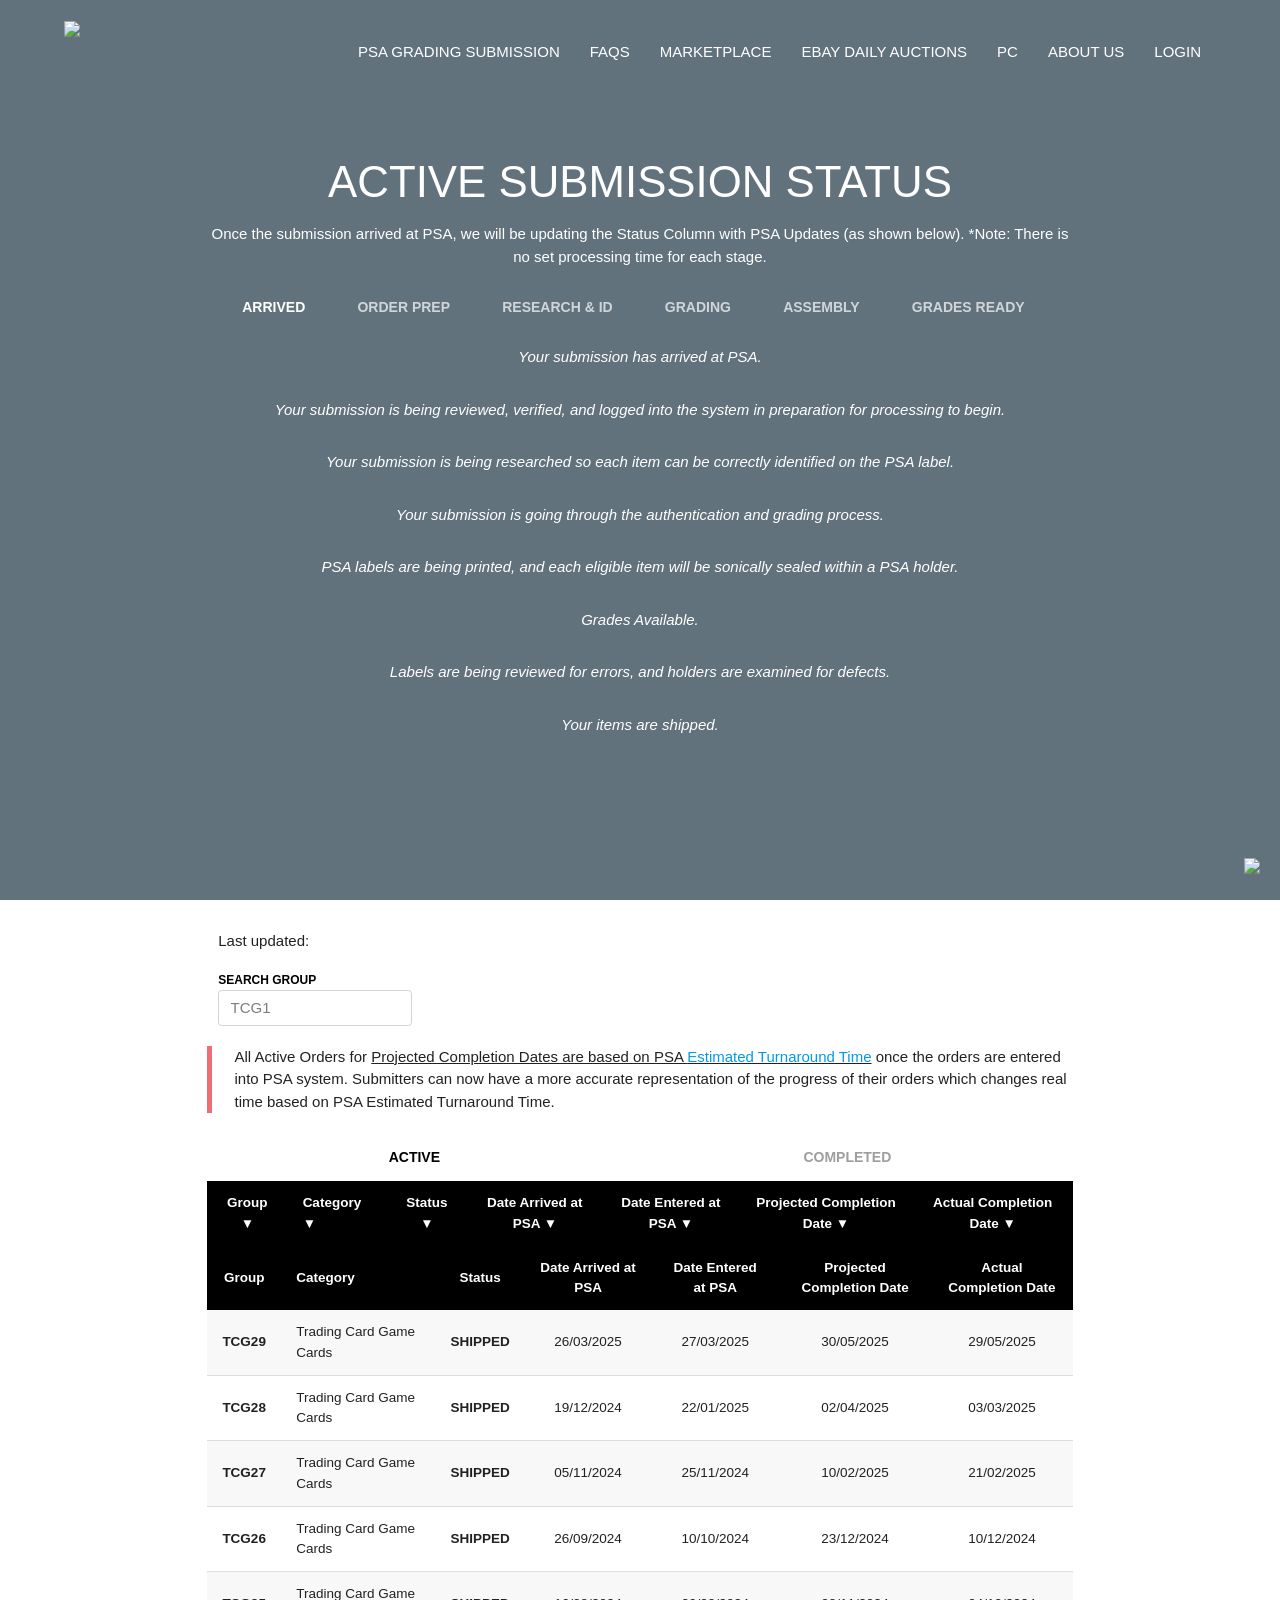
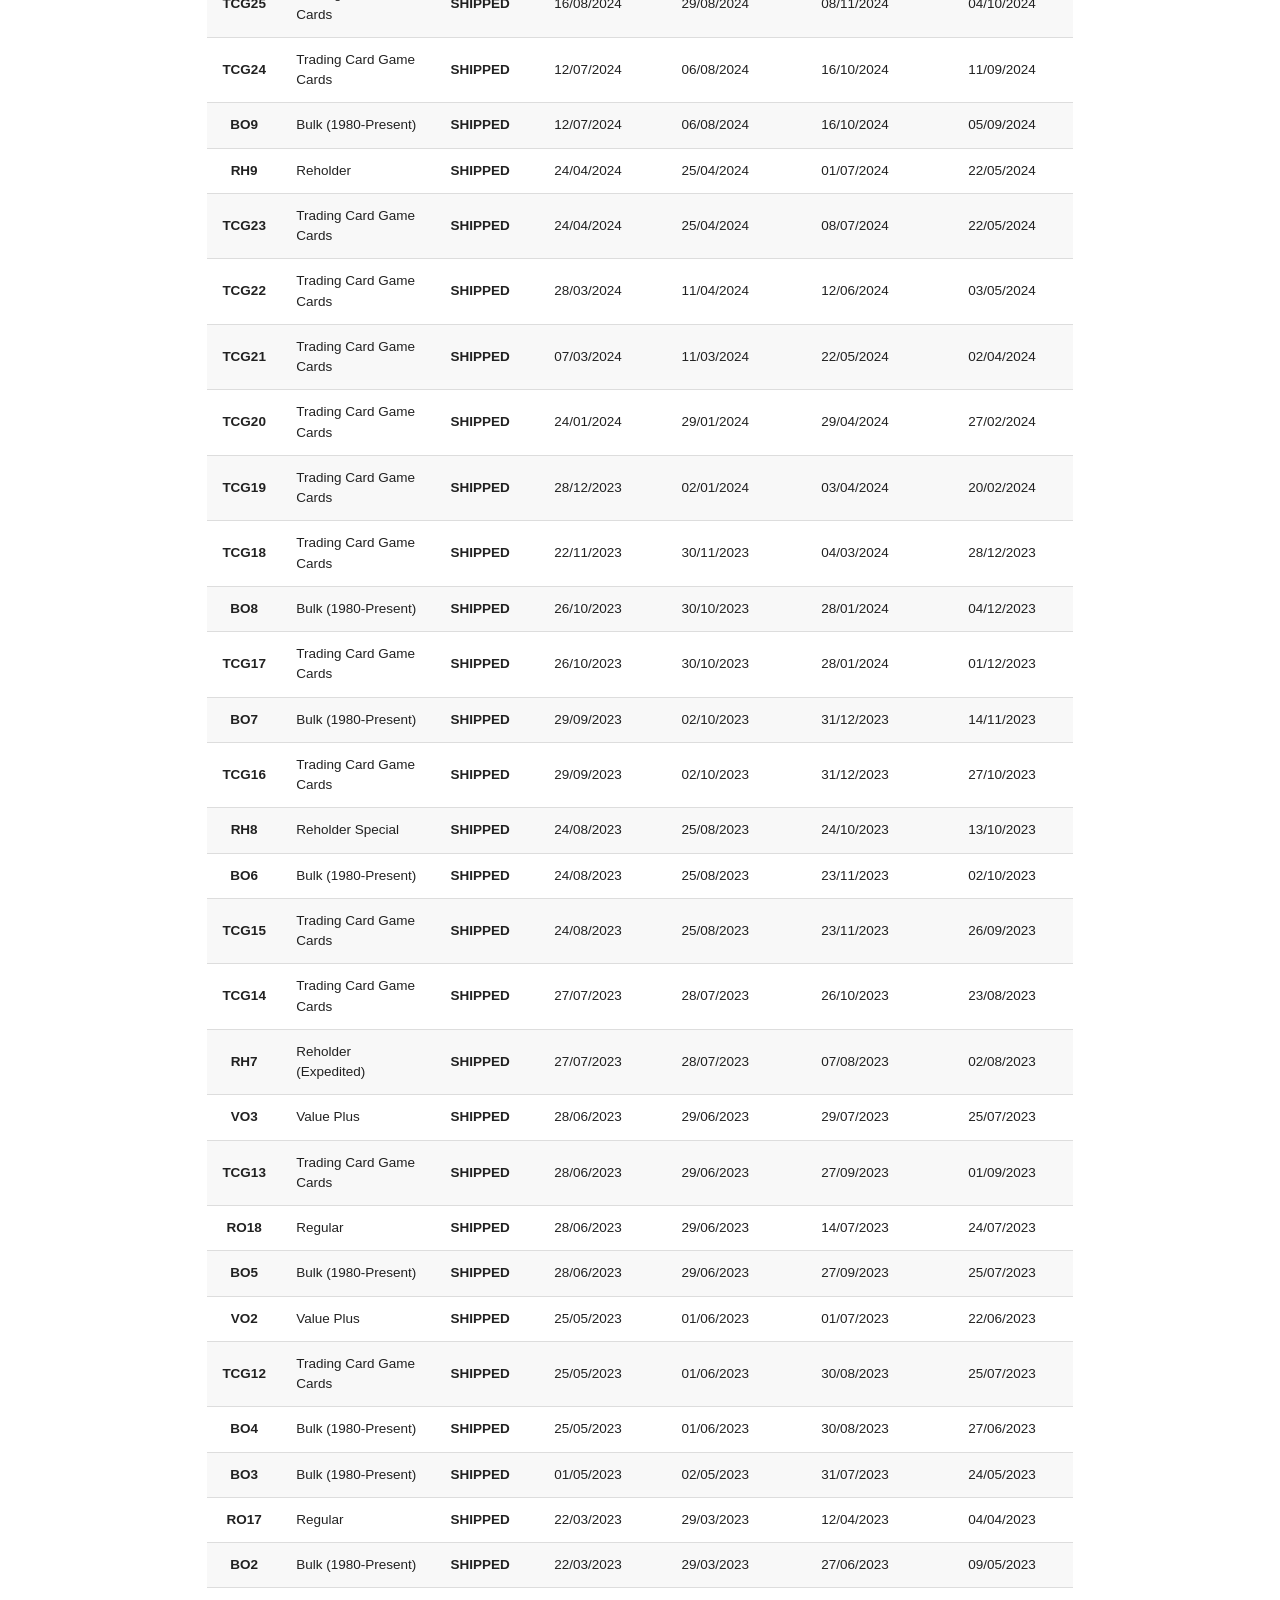
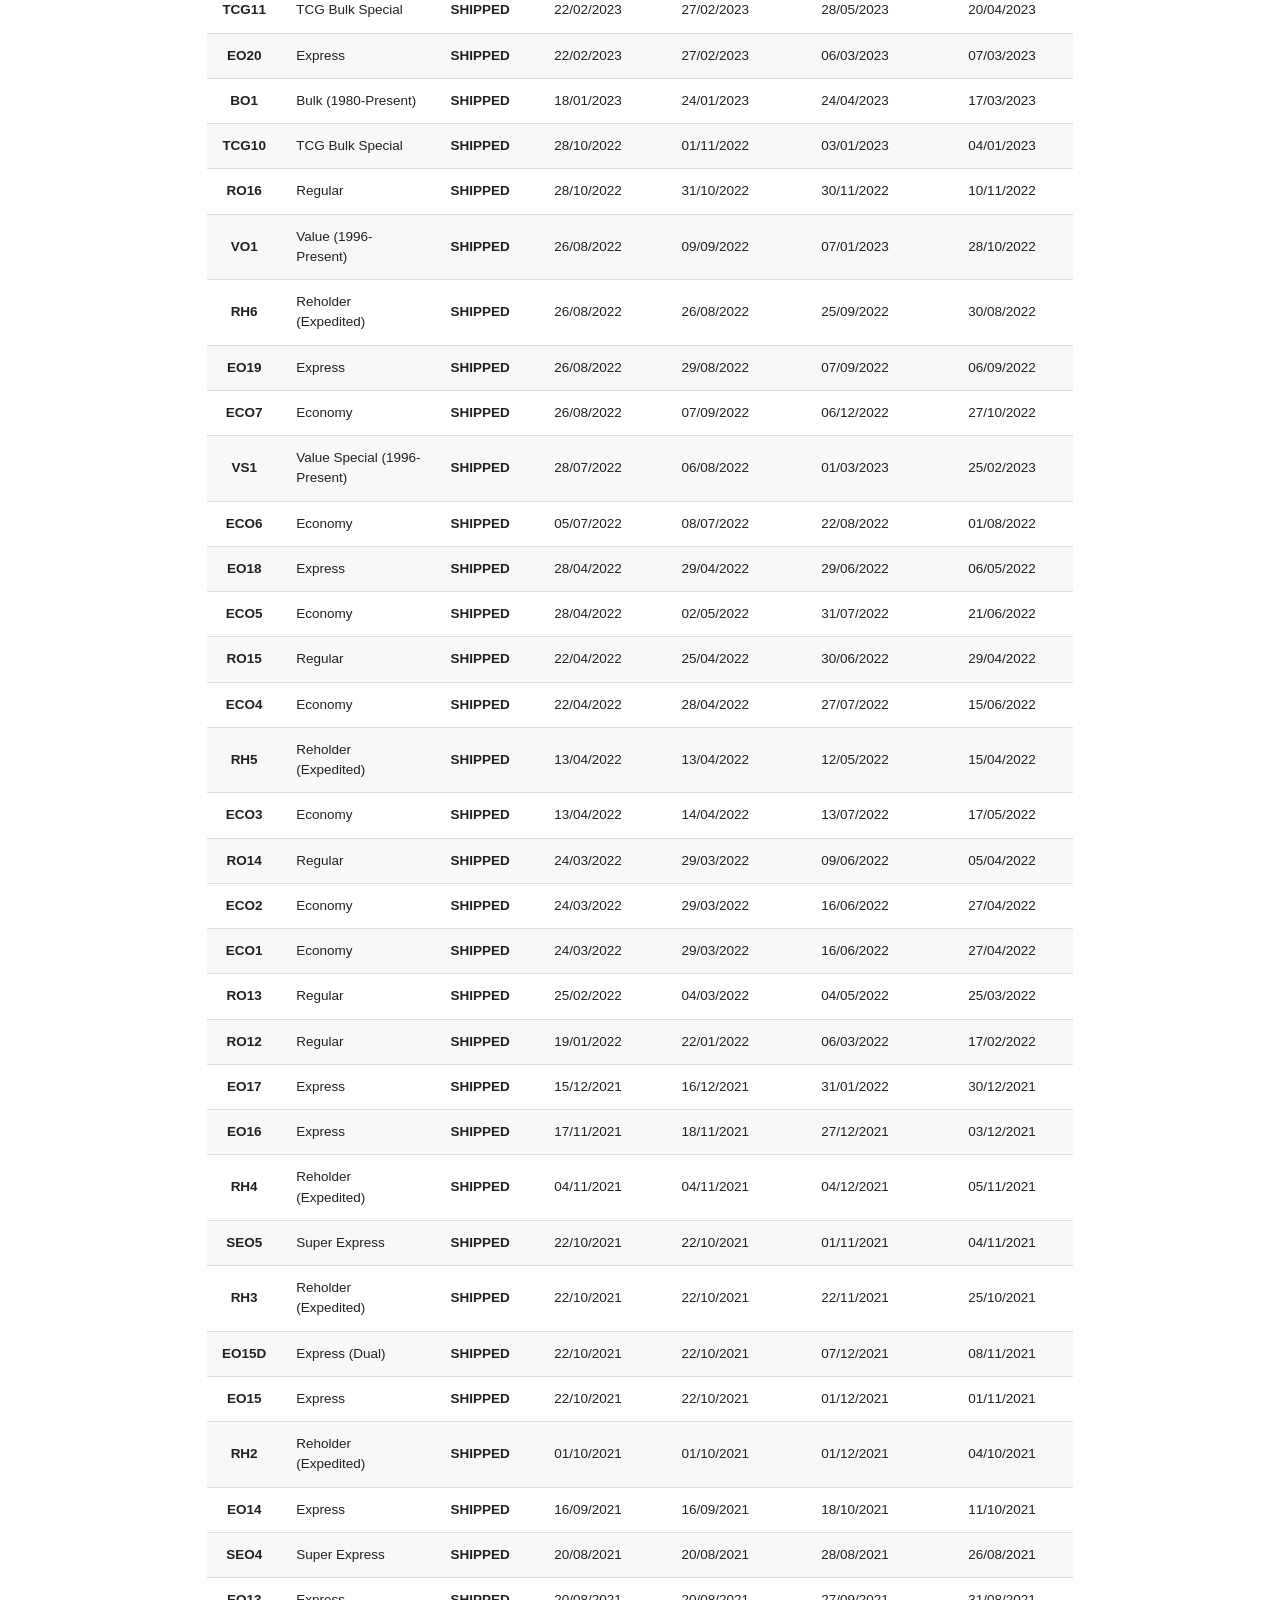
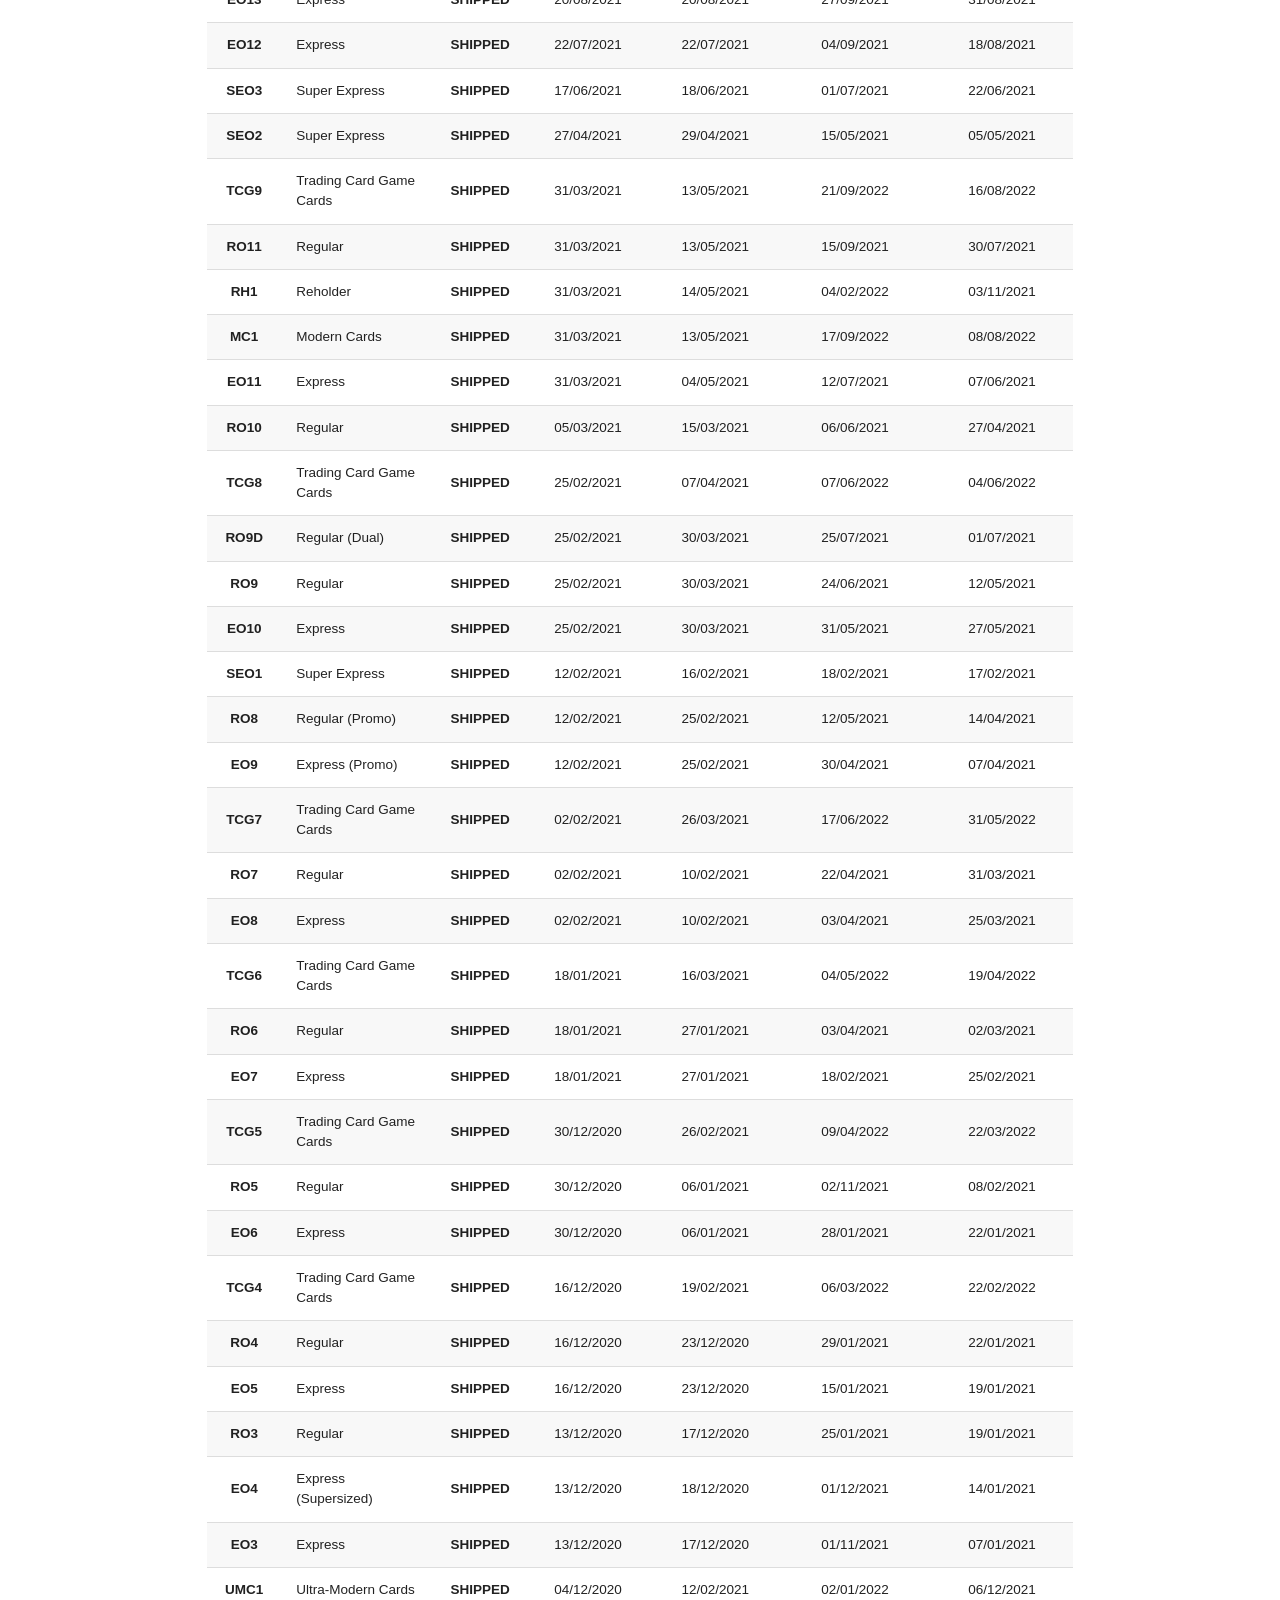
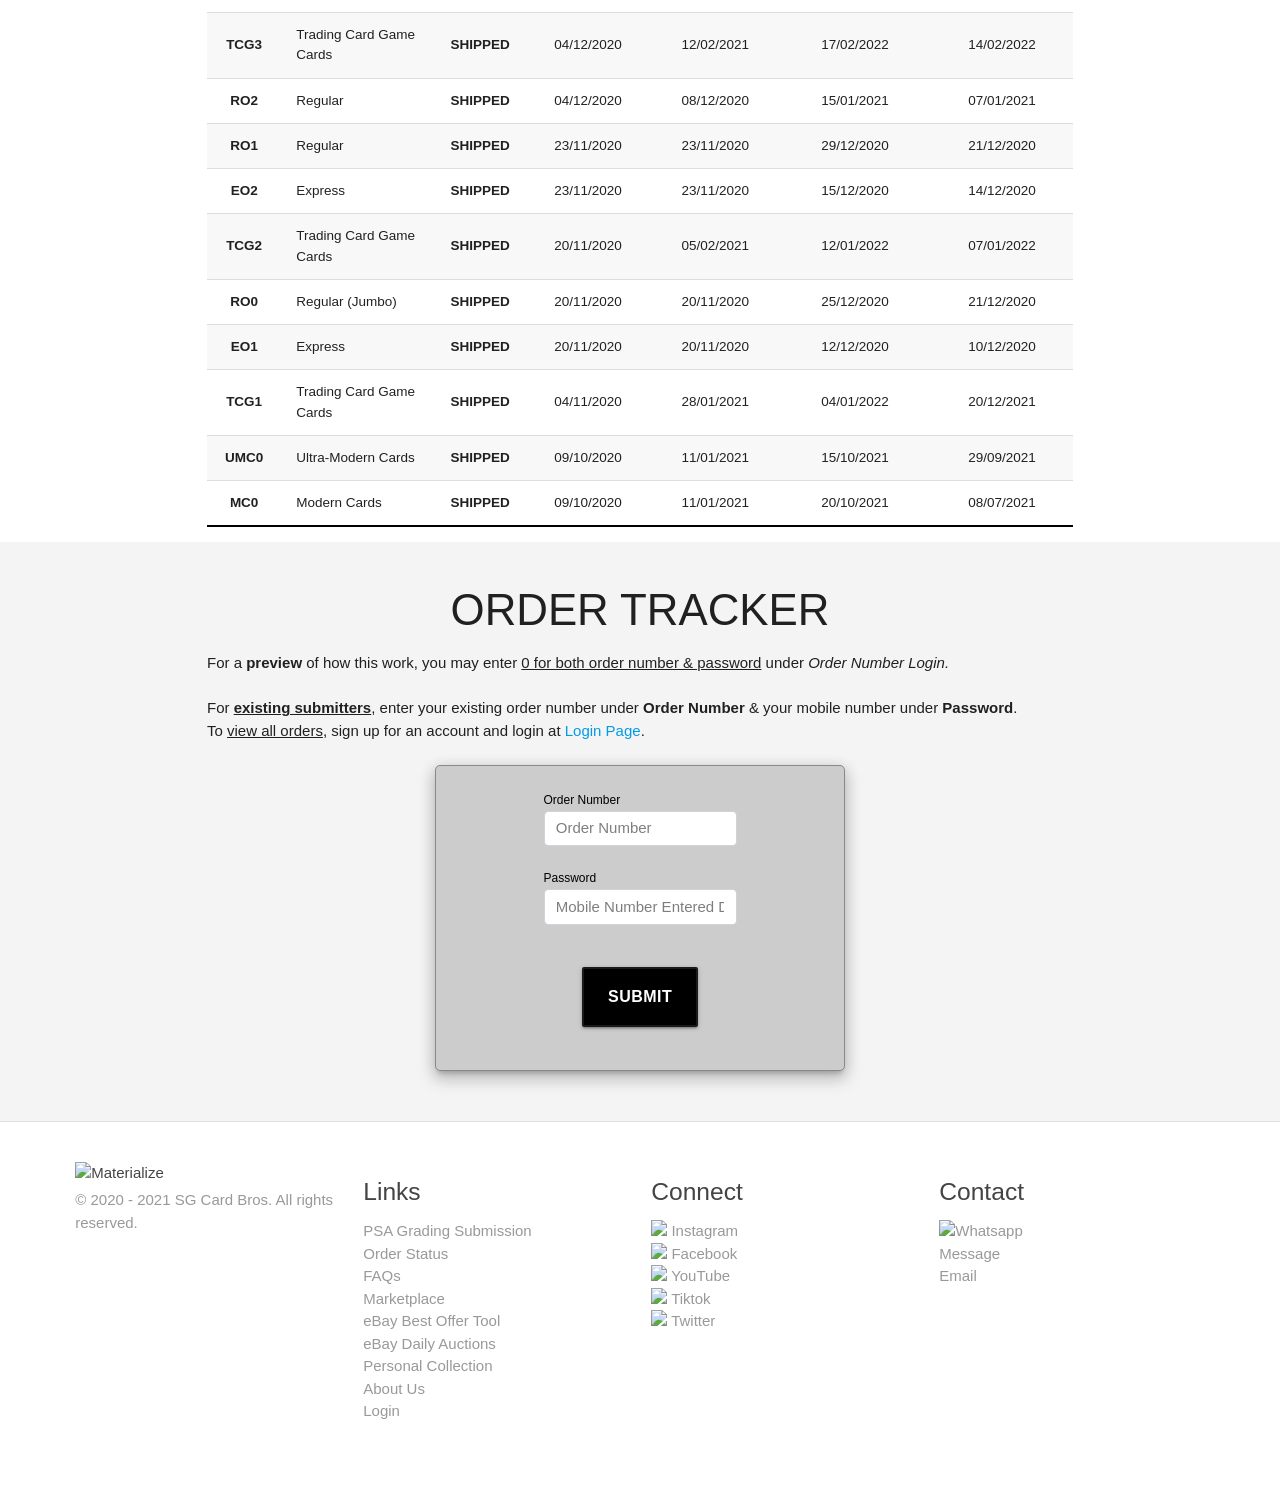
==== public/order/index.html @ 0a4bd55a "Initial commit" ====
<!DOCTYPE html>
<html lang="en">
<head>
<!-- Global site tag (gtag.js) - Google Analytics -->
<script async src="https://www.googletagmanager.com/gtag/js?id=G-07PRS0W6YC"></script>
<script>
  window.dataLayer = window.dataLayer || [];
  function gtag(){dataLayer.push(arguments);}
  gtag('js', new Date());

  gtag('config', 'G-07PRS0W6YC');
</script>
    <meta charset="UTF-8">
    <meta name="viewport" content="width=device-width, initial-scale=1.0, maximum-scale=1">
    <meta name="keywords" content="Order Status, Order Tracker, Order Submission, Management, PSA, BGS, SGC, Card, Grading, Submit, Submission, Service, Singapore, Sg, Sgd, sgcardbros, bros, TCG, Trading Card Games, Pokemon, Magic, Mtg, Sports, NBA, Basketball, Soccer, Yu-gi-oh!, Yugioh, Buddyfight, Vanguard, Dragon Ball">
    <meta name="description" content="Order Submission Status and Order Tracker Management for SG Card Bros (sgcardbros) PSA Grading Submission. Card Types: TCG Pokemon, Mtg, Yugioh, Sports & Non Sports.">  
    <link href="https://fonts.googleapis.com/icon?family=Material+Icons" rel="stylesheet">
    <link rel="stylesheet" href="https://cdnjs.cloudflare.com/ajax/libs/materialize/1.0.0/css/materialize.min.css">
    <link rel="icon" type="image/png" href="https://i.imgur.com/IPkTog5.png"/>
    <link type="text/css" rel="stylesheet" href="css/style.css">
    <title>Order Status | sgcardbros</title>
    <style>
      iframe {
         height: 100%;
          width: 100%;
          position: absolute;
          margin: auto ;
          border:none;
      }
 
    </style>
</head>
<body>
  
  
  <nav>
    <div class="nav-wrapper">
    <div class="container">
        <a href="https://sgcardbros.com/"><img class="logoImage" src="https://i.imgur.com/IPkTog5.png"></a>
        <a href="#" data-target="mobile-demo" class="sidenav-trigger right"><i class="material-icons">menu</i></a>
        <ul class="right hide-on-med-and-down upperCase" style="padding-top: 20px;">
            <li><a href="https://sgcardbros.com">PSA Grading Submission</a></li>                   
            <li><a href="https://sgcardbros.com/faq">FAQs</a></li>
            <li><a href="https://sgcardbros.com/marketplace">Marketplace</a></li>
            <li><a href="https://sgcardbros.com/daily">eBay Daily Auctions</a></li>
            <li><a href="https://sgcardbros.com/collection">PC</a></li>                       
            <li><a href="https://sgcardbros.com/about">About Us</a></li>
            <li><a href="https://sgcardbros.com/login">Login</a></li>
        </ul>
      </div>  
    </div>

</nav>

<ul class="sidenav upperCase" id="mobile-demo">
    
      <li><a href="https://sgcardbros.com">PSA Grading Submission</a></li>
    <li><a href="https://sgcardbros.com/faq">FAQs</a></li>
    <li><a href="https://sgcardbros.com/marketplace">Marketplace</a></li>            
    <li><a href="https://sgcardbros.com/daily">eBay Daily Auctions</a></li>
    <li><a href="https://sgcardbros.com/collection">PC</a></li>
    <li><a href="https://sgcardbros.com/about">About Us</a></li>
    <li><a href="https://sgcardbros.com/login">Login</a></li>
</ul>


<!--Section 1 -->  
<section>

<div class="container pad">

    <h3 class="center">ACTIVE SUBMISSION STATUS</h3>
    
    <p class="center">Once the submission arrived at PSA, we will be updating the Status Column with PSA Updates (as shown below). *Note: There is no set processing time for each stage.</p>
   
   
    <div class="row center">
        <div class="col s12" >
          <ul class="tabs tabs-transparent" >
            <li class="tab"><a class="active"  href="#stage1"><b>ARRIVED</b></a></li>
            <li class="tab"><a href="#stage2"><b>ORDER PREP</b></a></li>
            <li class="tab "><a href="#stage3"><b>RESEARCH & ID</b></a></li>
            <li class="tab"><a href="#stage4"><b>GRADING</b></a></li>
            <li class="tab"><a href="#stage5"><b>ASSEMBLY</b></a></li>
             <li class="tab"><a href="#stage6"><b>GRADES READY</b></a></li>
             <li class="tab"><a href="#stage7"><b>QA CHECKS</b></a></li>
             <li class="tab"><a href="#stage8"><b>SHIPPED</b></a></li>
          </ul>
          <div id="stage1" class="col s12"><p><i>Your submission has arrived at PSA.</i></p></div>
          <div id="stage2" class="col s12"><p><i>Your submission is being reviewed, verified, and logged into the system in preparation for processing to begin.</i></p></div>
          <div id="stage3" class="col s12"><p><i>Your submission is being researched so each item can be correctly identified on the PSA label.</i></p></div>
          <div id="stage4" class="col s12"><p><i>Your submission is going through the authentication and grading process.</i></p></div>
          <div id="stage5" class="col s12"><p><i>PSA labels are being printed, and each eligible item will be sonically sealed within a PSA holder.</i></p></div>
          <div id="stage6" class="col s12"><p><i>Grades Available.</i></p></div>
          <div id="stage7" class="col s12"><p><i>Labels are being reviewed for errors, and holders are examined for defects.</i></p></div>
          <div id="stage8" class="col s12"><p><i>Your items are shipped.</i></p></div>
      </div>
   </div> 
</div>    

</section>

<!--Section 2-->  
<section>

<div id="stats"></div>

</section>

<!--Section 3--> 
<section>       
<div class="container pad">


<div class="row">      
<div class="col m3 s6">
   <p>Last updated: <span id="updatedDate"></span></p>


  <label for="search"><b>SEARCH GROUP</b></label>
  <input placeholder= "TCG1" class= "browser-default form-control" id="search" type="text" onkeyup="searchTable()">
</div>   
</div>     
   <blockquote>All Active Orders for <u>Projected Completion Dates are based on PSA <a target="_blank" href = "https://www.psacard.com/communication#ctd" >Estimated Turnaround Time</a></u> once the orders are entered into PSA system. Submitters can now have a more accurate representation of the progress of their orders which changes real time based on PSA Estimated Turnaround Time.</blockquote>


   <div id="groupTabs" class="col s12">
    <ul class="tabs tabs-fixed-width">       
      <li class="tab "><a class="active grey-text" href="#activeTable" ><b>ACTIVE</b></a></li>
      <li class="tab "><a class="grey-text" href="#completedTable" ><b>COMPLETED</b></a></li>          
    </ul> 
</div>                   


<div id ="activeTable" style="overflow-x:auto; overflow-y:auto;">

<table id="tableStatus" class="styled-table striped z-depth-3">
<thead  style="position: sticky; top: 0;">
  <tr>
      <th data-column="0" data-order="asc" style="text-align:center;" >Group &#9660</th>
      <th data-column="1" data-order="asc">Category &#9660</th>
      <th data-column="2" data-order="asc" style="text-align:center;" >Status &#9660</th>                   
      <th data-column="3" data-order="asc" style="text-align:center;" >Date Arrived at PSA &#9660</th>
      <th data-column="4" data-order="asc" style="text-align:center;" >Date Entered at PSA &#9660</th>
      <th data-column="5" data-order="asc" style="text-align:center;" >Projected Completion Date &#9660</th>
      <th data-column="6" data-order="asc" style="text-align:center;" >Actual Completion Date &#9660</th>
  </tr>
</thead>

<tbody id="activeGroup">

</tbody>
</table>

<div id = "noLine" style="text-align:center;"></div>


</div>


<div id ="completedTable" style="overflow-x:auto; overflow-y:auto;">

<table class="styled-table striped z-depth-3">
<thead  style="position: sticky; top: 0;">
  <tr>
      <th style="text-align:center;" >Group</th>
      <th>Category</th>
      <th style="text-align:center;" >Status</th>                   
      <th style="text-align:center;" >Date Arrived at PSA</th>
      <th style="text-align:center;" >Date Entered at PSA</th>
      <th style="text-align:center;" >Projected Completion Date</th>
      <th style="text-align:center;" >Actual Completion Date</th>
  </tr>
</thead>

<tbody id="completedGroup">
    <tr>
        <td style="text-align:center; font-weight:bold;">TCG29</td>
        <td>Trading Card Game Cards</td>
        
        <td style="text-align:center; font-weight:bold;">SHIPPED</td>
        <td style="text-align:center;">26/03/2025</td>
        <td style="text-align:center;">27/03/2025</td>
        <td style="text-align:center;">30/05/2025</td>
        <td style="text-align:center;">29/05/2025</td>
    </tr>
    <tr>
        <td style="text-align:center; font-weight:bold;">TCG28</td>
        <td>Trading Card Game Cards</td>
        
        <td style="text-align:center; font-weight:bold;">SHIPPED</td>
        <td style="text-align:center;">19/12/2024</td>
        <td style="text-align:center;">22/01/2025</td>
        <td style="text-align:center;">02/04/2025</td>
        <td style="text-align:center;">03/03/2025</td>
    </tr> 
    <tr>
        <td style="text-align:center; font-weight:bold;">TCG27</td>
        <td>Trading Card Game Cards</td>
        
        <td style="text-align:center; font-weight:bold;">SHIPPED</td>
        <td style="text-align:center;">05/11/2024</td>
        <td style="text-align:center;">25/11/2024</td>
        <td style="text-align:center;">10/02/2025</td>
        <td style="text-align:center;">21/02/2025</td>
    </tr> 
    <tr>
        <td style="text-align:center; font-weight:bold;">TCG26</td>
        <td>Trading Card Game Cards</td>
        
        <td style="text-align:center; font-weight:bold;">SHIPPED</td>
        <td style="text-align:center;">26/09/2024</td>
        <td style="text-align:center;">10/10/2024</td>
        <td style="text-align:center;">23/12/2024</td>
        <td style="text-align:center;">10/12/2024</td>
    </tr> 
    <tr>
        <td style="text-align:center; font-weight:bold;">TCG25</td>
        <td>Trading Card Game Cards</td>
        
        <td style="text-align:center; font-weight:bold;">SHIPPED</td>
        <td style="text-align:center;">16/08/2024</td>
        <td style="text-align:center;">29/08/2024</td>
        <td style="text-align:center;">08/11/2024</td>
        <td style="text-align:center;">04/10/2024</td>
    </tr>    
    <tr>
        <td style="text-align:center; font-weight:bold;">TCG24</td>
        <td>Trading Card Game Cards</td>
        
        <td style="text-align:center; font-weight:bold;">SHIPPED</td>
        <td style="text-align:center;">12/07/2024</td>
        <td style="text-align:center;">06/08/2024</td>
        <td style="text-align:center;">16/10/2024</td>
        <td style="text-align:center;">11/09/2024</td>
    </tr>
    <tr>
        <td style="text-align:center; font-weight:bold;">BO9</td>
        <td>Bulk (1980-Present)</td>
        
        <td style="text-align:center; font-weight:bold;">SHIPPED</td>
        <td style="text-align:center;">12/07/2024</td>
        <td style="text-align:center;">06/08/2024</td>
        <td style="text-align:center;">16/10/2024</td>
        <td style="text-align:center;">05/09/2024</td>
    </tr>
    <tr>
        <td style="text-align:center; font-weight:bold;">RH9</td>
        <td>Reholder</td>
        
        <td style="text-align:center; font-weight:bold;">SHIPPED</td>
        <td style="text-align:center;">24/04/2024</td>
        <td style="text-align:center;">25/04/2024</td>
        <td style="text-align:center;">01/07/2024</td>
        <td style="text-align:center;">22/05/2024</td>
    </tr>
    <tr>
        <td style="text-align:center; font-weight:bold;">TCG23</td>
        <td>Trading Card Game Cards</td>
        
        <td style="text-align:center; font-weight:bold;">SHIPPED</td>
        <td style="text-align:center;">24/04/2024</td>
        <td style="text-align:center;">25/04/2024</td>
        <td style="text-align:center;">08/07/2024</td>
        <td style="text-align:center;">22/05/2024</td>
    </tr>
    <tr>
        <td style="text-align:center; font-weight:bold;">TCG22</td>
        <td>Trading Card Game Cards</td>
        
        <td style="text-align:center; font-weight:bold;">SHIPPED</td>
        <td style="text-align:center;">28/03/2024</td>
        <td style="text-align:center;">11/04/2024</td>
        <td style="text-align:center;">12/06/2024</td>
        <td style="text-align:center;">03/05/2024</td>
    </tr>
    <tr>
        <td style="text-align:center; font-weight:bold;">TCG21</td>
        <td>Trading Card Game Cards</td>
        
        <td style="text-align:center; font-weight:bold;">SHIPPED</td>
        <td style="text-align:center;">07/03/2024</td>
        <td style="text-align:center;">11/03/2024</td>
        <td style="text-align:center;">22/05/2024</td>
        <td style="text-align:center;">02/04/2024</td>
    </tr>
    <tr>
        <td style="text-align:center; font-weight:bold;">TCG20</td>
        <td>Trading Card Game Cards</td>
        
        <td style="text-align:center; font-weight:bold;">SHIPPED</td>
        <td style="text-align:center;">24/01/2024</td>
        <td style="text-align:center;">29/01/2024</td>
        <td style="text-align:center;">29/04/2024</td>
        <td style="text-align:center;">27/02/2024</td>
    </tr>
    <tr>
        <td style="text-align:center; font-weight:bold;">TCG19</td>
        <td>Trading Card Game Cards</td>
        
        <td style="text-align:center; font-weight:bold;">SHIPPED</td>
        <td style="text-align:center;">28/12/2023</td>
        <td style="text-align:center;">02/01/2024</td>
        <td style="text-align:center;">03/04/2024</td>
        <td style="text-align:center;">20/02/2024</td>
    </tr>
    <tr>
        <td style="text-align:center; font-weight:bold;">TCG18</td>
        <td>Trading Card Game Cards</td>
        
        <td style="text-align:center; font-weight:bold;">SHIPPED</td>
        <td style="text-align:center;">22/11/2023</td>
        <td style="text-align:center;">30/11/2023</td>
        <td style="text-align:center;">04/03/2024</td>
        <td style="text-align:center;">28/12/2023</td>
    </tr>
    <tr>
        <td style="text-align:center; font-weight:bold;">BO8</td>
        <td>Bulk (1980-Present)</td>
        
        <td style="text-align:center; font-weight:bold;">SHIPPED</td>
        <td style="text-align:center;">26/10/2023</td>
        <td style="text-align:center;">30/10/2023</td>
        <td style="text-align:center;">28/01/2024</td>
        <td style="text-align:center;">04/12/2023</td>
    </tr>
    <tr>
        <td style="text-align:center; font-weight:bold;">TCG17</td>
        <td>Trading Card Game Cards</td>
        
        <td style="text-align:center; font-weight:bold;">SHIPPED</td>
        <td style="text-align:center;">26/10/2023</td>
        <td style="text-align:center;">30/10/2023</td>
        <td style="text-align:center;">28/01/2024</td>
        <td style="text-align:center;">01/12/2023</td>
    </tr>
    <tr>
        <td style="text-align:center; font-weight:bold;">BO7</td>
        <td>Bulk (1980-Present)</td>
        
        <td style="text-align:center; font-weight:bold;">SHIPPED</td>
        <td style="text-align:center;">29/09/2023</td>
        <td style="text-align:center;">02/10/2023</td>
        <td style="text-align:center;">31/12/2023</td>
        <td style="text-align:center;">14/11/2023</td>
    </tr>
    <tr>
        <td style="text-align:center; font-weight:bold;">TCG16</td>
        <td>Trading Card Game Cards</td>
        
        <td style="text-align:center; font-weight:bold;">SHIPPED</td>
        <td style="text-align:center;">29/09/2023</td>
        <td style="text-align:center;">02/10/2023</td>
        <td style="text-align:center;">31/12/2023</td>
        <td style="text-align:center;">27/10/2023</td>
    </tr>
    <tr>
        <td style="text-align:center; font-weight:bold;">RH8</td>
        <td>Reholder Special</td>
        
        <td style="text-align:center; font-weight:bold;">SHIPPED</td>
        <td style="text-align:center;">24/08/2023</td>
        <td style="text-align:center;">25/08/2023</td>
        <td style="text-align:center;">24/10/2023</td>
        <td style="text-align:center;">13/10/2023</td>
    </tr>
    <tr>
        <td style="text-align:center; font-weight:bold;">BO6</td>
        <td>Bulk (1980-Present)</td>
        
        <td style="text-align:center; font-weight:bold;">SHIPPED</td>
        <td style="text-align:center;">24/08/2023</td>
        <td style="text-align:center;">25/08/2023</td>
        <td style="text-align:center;">23/11/2023</td>
        <td style="text-align:center;">02/10/2023</td>
    </tr>
    <tr>
    <td style="text-align:center; font-weight:bold;">TCG15</td>
    <td>Trading Card Game Cards</td>
    
    <td style="text-align:center; font-weight:bold;">SHIPPED</td>
    <td style="text-align:center;">24/08/2023</td>
    <td style="text-align:center;">25/08/2023</td>
    <td style="text-align:center;">23/11/2023</td>
    <td style="text-align:center;">26/09/2023</td>
</tr><tr>
    <td style="text-align:center; font-weight:bold;">TCG14</td>
    <td>Trading Card Game Cards</td>
    
    <td style="text-align:center; font-weight:bold;">SHIPPED</td>
    <td style="text-align:center;">27/07/2023</td>
    <td style="text-align:center;">28/07/2023</td>
    <td style="text-align:center;">26/10/2023</td>
    <td style="text-align:center;">23/08/2023</td>
</tr><tr>
    <td style="text-align:center; font-weight:bold;">RH7</td>
    <td>Reholder (Expedited)</td>
    
    <td style="text-align:center; font-weight:bold;">SHIPPED</td>
    <td style="text-align:center;">27/07/2023</td>
    <td style="text-align:center;">28/07/2023</td>
    <td style="text-align:center;">07/08/2023</td>
    <td style="text-align:center;">02/08/2023</td>
</tr><tr>
    <td style="text-align:center; font-weight:bold;">VO3</td>
    <td>Value Plus</td>
    
    <td style="text-align:center; font-weight:bold;">SHIPPED</td>
    <td style="text-align:center;">28/06/2023</td>
    <td style="text-align:center;">29/06/2023</td>
    <td style="text-align:center;">29/07/2023</td>
    <td style="text-align:center;">25/07/2023</td>
</tr><tr>
    <td style="text-align:center; font-weight:bold;">TCG13</td>
    <td>Trading Card Game Cards</td>
    
    <td style="text-align:center; font-weight:bold;">SHIPPED</td>
    <td style="text-align:center;">28/06/2023</td>
    <td style="text-align:center;">29/06/2023</td>
    <td style="text-align:center;">27/09/2023</td>
    <td style="text-align:center;">01/09/2023</td>
</tr><tr>
    <td style="text-align:center; font-weight:bold;">RO18</td>
    <td>Regular</td>
    
    <td style="text-align:center; font-weight:bold;">SHIPPED</td>
    <td style="text-align:center;">28/06/2023</td>
    <td style="text-align:center;">29/06/2023</td>
    <td style="text-align:center;">14/07/2023</td>
    <td style="text-align:center;">24/07/2023</td>
</tr><tr>
    <td style="text-align:center; font-weight:bold;">BO5</td>
    <td>Bulk (1980-Present)</td>
    
    <td style="text-align:center; font-weight:bold;">SHIPPED</td>
    <td style="text-align:center;">28/06/2023</td>
    <td style="text-align:center;">29/06/2023</td>
    <td style="text-align:center;">27/09/2023</td>
    <td style="text-align:center;">25/07/2023</td>
</tr><tr>
    <td style="text-align:center; font-weight:bold;">VO2</td>
    <td>Value Plus</td>
    
    <td style="text-align:center; font-weight:bold;">SHIPPED</td>
    <td style="text-align:center;">25/05/2023</td>
    <td style="text-align:center;">01/06/2023</td>
    <td style="text-align:center;">01/07/2023</td>
    <td style="text-align:center;">22/06/2023</td>
</tr><tr>
    <td style="text-align:center; font-weight:bold;">TCG12</td>
    <td>Trading Card Game Cards</td>
    
    <td style="text-align:center; font-weight:bold;">SHIPPED</td>
    <td style="text-align:center;">25/05/2023</td>
    <td style="text-align:center;">01/06/2023</td>
    <td style="text-align:center;">30/08/2023</td>
    <td style="text-align:center;">25/07/2023</td>
</tr><tr>
    <td style="text-align:center; font-weight:bold;">BO4</td>
    <td>Bulk (1980-Present)</td>
    
    <td style="text-align:center; font-weight:bold;">SHIPPED</td>
    <td style="text-align:center;">25/05/2023</td>
    <td style="text-align:center;">01/06/2023</td>
    <td style="text-align:center;">30/08/2023</td>
    <td style="text-align:center;">27/06/2023</td>
</tr><tr>
    <td style="text-align:center; font-weight:bold;">BO3</td>
    <td>Bulk (1980-Present)</td>
    
    <td style="text-align:center; font-weight:bold;">SHIPPED</td>
    <td style="text-align:center;">01/05/2023</td>
    <td style="text-align:center;">02/05/2023</td>
    <td style="text-align:center;">31/07/2023</td>
    <td style="text-align:center;">24/05/2023</td>
</tr><tr>
    <td style="text-align:center; font-weight:bold;">RO17</td>
    <td>Regular</td>
    
    <td style="text-align:center; font-weight:bold;">SHIPPED</td>
    <td style="text-align:center;">22/03/2023</td>
    <td style="text-align:center;">29/03/2023</td>
    <td style="text-align:center;">12/04/2023</td>
    <td style="text-align:center;">04/04/2023</td>
</tr><tr>
    <td style="text-align:center; font-weight:bold;">BO2</td>
    <td>Bulk (1980-Present)</td>
    
    <td style="text-align:center; font-weight:bold;">SHIPPED</td>
    <td style="text-align:center;">22/03/2023</td>
    <td style="text-align:center;">29/03/2023</td>
    <td style="text-align:center;">27/06/2023</td>
    <td style="text-align:center;">09/05/2023</td>
</tr><tr>
    <td style="text-align:center; font-weight:bold;">TCG11</td>
    <td>TCG Bulk Special</td>
    
    <td style="text-align:center; font-weight:bold;">SHIPPED</td>
    <td style="text-align:center;">22/02/2023</td>
    <td style="text-align:center;">27/02/2023</td>
    <td style="text-align:center;">28/05/2023</td>
    <td style="text-align:center;">20/04/2023</td>
</tr><tr>
    <td style="text-align:center; font-weight:bold;">EO20</td>
    <td>Express</td>
    
    <td style="text-align:center; font-weight:bold;">SHIPPED</td>
    <td style="text-align:center;">22/02/2023</td>
    <td style="text-align:center;">27/02/2023</td>
    <td style="text-align:center;">06/03/2023</td>
    <td style="text-align:center;">07/03/2023</td>
</tr><tr>
    <td style="text-align:center; font-weight:bold;">BO1</td>
    <td>Bulk (1980-Present)</td>
    
    <td style="text-align:center; font-weight:bold;">SHIPPED</td>
    <td style="text-align:center;">18/01/2023</td>
    <td style="text-align:center;">24/01/2023</td>
    <td style="text-align:center;">24/04/2023</td>
    <td style="text-align:center;">17/03/2023</td>
</tr><tr>
    <td style="text-align:center; font-weight:bold;">TCG10</td>
    <td>TCG Bulk Special</td>
    
    <td style="text-align:center; font-weight:bold;">SHIPPED</td>
    <td style="text-align:center;">28/10/2022</td>
    <td style="text-align:center;">01/11/2022</td>
    <td style="text-align:center;">03/01/2023</td>
    <td style="text-align:center;">04/01/2023</td>
</tr><tr>
    <td style="text-align:center; font-weight:bold;">RO16</td>
    <td>Regular</td>
    
    <td style="text-align:center; font-weight:bold;">SHIPPED</td>
    <td style="text-align:center;">28/10/2022</td>
    <td style="text-align:center;">31/10/2022</td>
    <td style="text-align:center;">30/11/2022</td>
    <td style="text-align:center;">10/11/2022</td>
</tr><tr>
    <td style="text-align:center; font-weight:bold;">VO1</td>
    <td>Value (1996-Present)</td>
    
    <td style="text-align:center; font-weight:bold;">SHIPPED</td>
    <td style="text-align:center;">26/08/2022</td>
    <td style="text-align:center;">09/09/2022</td>
    <td style="text-align:center;">07/01/2023</td>
    <td style="text-align:center;">28/10/2022</td>
</tr><tr>
    <td style="text-align:center; font-weight:bold;">RH6</td>
    <td>Reholder (Expedited)</td>
    
    <td style="text-align:center; font-weight:bold;">SHIPPED</td>
    <td style="text-align:center;">26/08/2022</td>
    <td style="text-align:center;">26/08/2022</td>
    <td style="text-align:center;">25/09/2022</td>
    <td style="text-align:center;">30/08/2022</td>
</tr><tr>
    <td style="text-align:center; font-weight:bold;">EO19</td>
    <td>Express</td>
    
    <td style="text-align:center; font-weight:bold;">SHIPPED</td>
    <td style="text-align:center;">26/08/2022</td>
    <td style="text-align:center;">29/08/2022</td>
    <td style="text-align:center;">07/09/2022</td>
    <td style="text-align:center;">06/09/2022</td>
</tr><tr>
    <td style="text-align:center; font-weight:bold;">ECO7</td>
    <td>Economy</td>
    
    <td style="text-align:center; font-weight:bold;">SHIPPED</td>
    <td style="text-align:center;">26/08/2022</td>
    <td style="text-align:center;">07/09/2022</td>
    <td style="text-align:center;">06/12/2022</td>
    <td style="text-align:center;">27/10/2022</td>
</tr><tr>
    <td style="text-align:center; font-weight:bold;">VS1</td>
    <td>Value Special (1996-Present)</td>
    
    <td style="text-align:center; font-weight:bold;">SHIPPED</td>
    <td style="text-align:center;">28/07/2022</td>
    <td style="text-align:center;">06/08/2022</td>
    <td style="text-align:center;">01/03/2023</td>
    <td style="text-align:center;">25/02/2023</td>
</tr><tr>
    <td style="text-align:center; font-weight:bold;">ECO6</td>
    <td>Economy</td>
    
    <td style="text-align:center; font-weight:bold;">SHIPPED</td>
    <td style="text-align:center;">05/07/2022</td>
    <td style="text-align:center;">08/07/2022</td>
    <td style="text-align:center;">22/08/2022</td>
    <td style="text-align:center;">01/08/2022</td>
</tr><tr>
    <td style="text-align:center; font-weight:bold;">EO18</td>
    <td>Express</td>
    
    <td style="text-align:center; font-weight:bold;">SHIPPED</td>
    <td style="text-align:center;">28/04/2022</td>
    <td style="text-align:center;">29/04/2022</td>
    <td style="text-align:center;">29/06/2022</td>
    <td style="text-align:center;">06/05/2022</td>
</tr><tr>
    <td style="text-align:center; font-weight:bold;">ECO5</td>
    <td>Economy</td>
    
    <td style="text-align:center; font-weight:bold;">SHIPPED</td>
    <td style="text-align:center;">28/04/2022</td>
    <td style="text-align:center;">02/05/2022</td>
    <td style="text-align:center;">31/07/2022</td>
    <td style="text-align:center;">21/06/2022</td>
</tr><tr>
    <td style="text-align:center; font-weight:bold;">RO15</td>
    <td>Regular</td>
    
    <td style="text-align:center; font-weight:bold;">SHIPPED</td>
    <td style="text-align:center;">22/04/2022</td>
    <td style="text-align:center;">25/04/2022</td>
    <td style="text-align:center;">30/06/2022</td>
    <td style="text-align:center;">29/04/2022</td>
</tr><tr>
    <td style="text-align:center; font-weight:bold;">ECO4</td>
    <td>Economy</td>
    
    <td style="text-align:center; font-weight:bold;">SHIPPED</td>
    <td style="text-align:center;">22/04/2022</td>
    <td style="text-align:center;">28/04/2022</td>
    <td style="text-align:center;">27/07/2022</td>
    <td style="text-align:center;">15/06/2022</td>
</tr><tr>
    <td style="text-align:center; font-weight:bold;">RH5</td>
    <td>Reholder (Expedited)</td>
    
    <td style="text-align:center; font-weight:bold;">SHIPPED</td>
    <td style="text-align:center;">13/04/2022</td>
    <td style="text-align:center;">13/04/2022</td>
    <td style="text-align:center;">12/05/2022</td>
    <td style="text-align:center;">15/04/2022</td>
</tr><tr>
    <td style="text-align:center; font-weight:bold;">ECO3</td>
    <td>Economy</td>
    
    <td style="text-align:center; font-weight:bold;">SHIPPED</td>
    <td style="text-align:center;">13/04/2022</td>
    <td style="text-align:center;">14/04/2022</td>
    <td style="text-align:center;">13/07/2022</td>
    <td style="text-align:center;">17/05/2022</td>
</tr><tr>
    <td style="text-align:center; font-weight:bold;">RO14</td>
    <td>Regular</td>
    
    <td style="text-align:center; font-weight:bold;">SHIPPED</td>
    <td style="text-align:center;">24/03/2022</td>
    <td style="text-align:center;">29/03/2022</td>
    <td style="text-align:center;">09/06/2022</td>
    <td style="text-align:center;">05/04/2022</td>
</tr><tr>
    <td style="text-align:center; font-weight:bold;">ECO2</td>
    <td>Economy</td>
    
    <td style="text-align:center; font-weight:bold;">SHIPPED</td>
    <td style="text-align:center;">24/03/2022</td>
    <td style="text-align:center;">29/03/2022</td>
    <td style="text-align:center;">16/06/2022</td>
    <td style="text-align:center;">27/04/2022</td>
</tr><tr>
    <td style="text-align:center; font-weight:bold;">ECO1</td>
    <td>Economy</td>
    
    <td style="text-align:center; font-weight:bold;">SHIPPED</td>
    <td style="text-align:center;">24/03/2022</td>
    <td style="text-align:center;">29/03/2022</td>
    <td style="text-align:center;">16/06/2022</td>
    <td style="text-align:center;">27/04/2022</td>
</tr><tr>
    <td style="text-align:center; font-weight:bold;">RO13</td>
    <td>Regular</td>
    
    <td style="text-align:center; font-weight:bold;">SHIPPED</td>
    <td style="text-align:center;">25/02/2022</td>
    <td style="text-align:center;">04/03/2022</td>
    <td style="text-align:center;">04/05/2022</td>
    <td style="text-align:center;">25/03/2022</td>
</tr><tr>
    <td style="text-align:center; font-weight:bold;">RO12</td>
    <td>Regular</td>
    
    <td style="text-align:center; font-weight:bold;">SHIPPED</td>
    <td style="text-align:center;">19/01/2022</td>
    <td style="text-align:center;">22/01/2022</td>
    <td style="text-align:center;">06/03/2022</td>
    <td style="text-align:center;">17/02/2022</td>
</tr><tr>
    <td style="text-align:center; font-weight:bold;">EO17</td>
    <td>Express</td>
    
    <td style="text-align:center; font-weight:bold;">SHIPPED</td>
    <td style="text-align:center;">15/12/2021</td>
    <td style="text-align:center;">16/12/2021</td>
    <td style="text-align:center;">31/01/2022</td>
    <td style="text-align:center;">30/12/2021</td>
</tr><tr>
    <td style="text-align:center; font-weight:bold;">EO16</td>
    <td>Express</td>
    
    <td style="text-align:center; font-weight:bold;">SHIPPED</td>
    <td style="text-align:center;">17/11/2021</td>
    <td style="text-align:center;">18/11/2021</td>
    <td style="text-align:center;">27/12/2021</td>
    <td style="text-align:center;">03/12/2021</td>
</tr><tr>
    <td style="text-align:center; font-weight:bold;">RH4</td>
    <td>Reholder (Expedited)</td>
    
    <td style="text-align:center; font-weight:bold;">SHIPPED</td>
    <td style="text-align:center;">04/11/2021</td>
    <td style="text-align:center;">04/11/2021</td>
    <td style="text-align:center;">04/12/2021</td>
    <td style="text-align:center;">05/11/2021</td>
</tr><tr>
    <td style="text-align:center; font-weight:bold;">SEO5</td>
    <td>Super Express</td>
    
    <td style="text-align:center; font-weight:bold;">SHIPPED</td>
    <td style="text-align:center;">22/10/2021</td>
    <td style="text-align:center;">22/10/2021</td>
    <td style="text-align:center;">01/11/2021</td>
    <td style="text-align:center;">04/11/2021</td>
</tr><tr>
    <td style="text-align:center; font-weight:bold;">RH3</td>
    <td>Reholder (Expedited)</td>
    
    <td style="text-align:center; font-weight:bold;">SHIPPED</td>
    <td style="text-align:center;">22/10/2021</td>
    <td style="text-align:center;">22/10/2021</td>
    <td style="text-align:center;">22/11/2021</td>
    <td style="text-align:center;">25/10/2021</td>
</tr><tr>
    <td style="text-align:center; font-weight:bold;">EO15D</td>
    <td>Express (Dual)</td>
    
    <td style="text-align:center; font-weight:bold;">SHIPPED</td>
    <td style="text-align:center;">22/10/2021</td>
    <td style="text-align:center;">22/10/2021</td>
    <td style="text-align:center;">07/12/2021</td>
    <td style="text-align:center;">08/11/2021</td>
</tr><tr>
    <td style="text-align:center; font-weight:bold;">EO15</td>
    <td>Express</td>
    
    <td style="text-align:center; font-weight:bold;">SHIPPED</td>
    <td style="text-align:center;">22/10/2021</td>
    <td style="text-align:center;">22/10/2021</td>
    <td style="text-align:center;">01/12/2021</td>
    <td style="text-align:center;">01/11/2021</td>
</tr><tr>
    <td style="text-align:center; font-weight:bold;">RH2</td>
    <td>Reholder (Expedited)</td>
    
    <td style="text-align:center; font-weight:bold;">SHIPPED</td>
    <td style="text-align:center;">01/10/2021</td>
    <td style="text-align:center;">01/10/2021</td>
    <td style="text-align:center;">01/12/2021</td>
    <td style="text-align:center;">04/10/2021</td>
</tr><tr>
    <td style="text-align:center; font-weight:bold;">EO14</td>
    <td>Express</td>
    
    <td style="text-align:center; font-weight:bold;">SHIPPED</td>
    <td style="text-align:center;">16/09/2021</td>
    <td style="text-align:center;">16/09/2021</td>
    <td style="text-align:center;">18/10/2021</td>
    <td style="text-align:center;">11/10/2021</td>
</tr><tr>
    <td style="text-align:center; font-weight:bold;">SEO4</td>
    <td>Super Express</td>
    
    <td style="text-align:center; font-weight:bold;">SHIPPED</td>
    <td style="text-align:center;">20/08/2021</td>
    <td style="text-align:center;">20/08/2021</td>
    <td style="text-align:center;">28/08/2021</td>
    <td style="text-align:center;">26/08/2021</td>
</tr><tr>
    <td style="text-align:center; font-weight:bold;">EO13</td>
    <td>Express</td>
    
    <td style="text-align:center; font-weight:bold;">SHIPPED</td>
    <td style="text-align:center;">20/08/2021</td>
    <td style="text-align:center;">20/08/2021</td>
    <td style="text-align:center;">27/09/2021</td>
    <td style="text-align:center;">31/08/2021</td>
</tr><tr>
    <td style="text-align:center; font-weight:bold;">EO12</td>
    <td>Express</td>
    
    <td style="text-align:center; font-weight:bold;">SHIPPED</td>
    <td style="text-align:center;">22/07/2021</td>
    <td style="text-align:center;">22/07/2021</td>
    <td style="text-align:center;">04/09/2021</td>
    <td style="text-align:center;">18/08/2021</td>
</tr><tr>
    <td style="text-align:center; font-weight:bold;">SEO3</td>
    <td>Super Express</td>
    
    <td style="text-align:center; font-weight:bold;">SHIPPED</td>
    <td style="text-align:center;">17/06/2021</td>
    <td style="text-align:center;">18/06/2021</td>
    <td style="text-align:center;">01/07/2021</td>
    <td style="text-align:center;">22/06/2021</td>
</tr><tr>
    <td style="text-align:center; font-weight:bold;">SEO2</td>
    <td>Super Express</td>
    
    <td style="text-align:center; font-weight:bold;">SHIPPED</td>
    <td style="text-align:center;">27/04/2021</td>
    <td style="text-align:center;">29/04/2021</td>
    <td style="text-align:center;">15/05/2021</td>
    <td style="text-align:center;">05/05/2021</td>
</tr><tr>
    <td style="text-align:center; font-weight:bold;">TCG9</td>
    <td>Trading Card Game Cards</td>
    
    <td style="text-align:center; font-weight:bold;">SHIPPED</td>
    <td style="text-align:center;">31/03/2021</td>
    <td style="text-align:center;">13/05/2021</td>
    <td style="text-align:center;">21/09/2022</td>
    <td style="text-align:center;">16/08/2022</td>
</tr><tr>
    <td style="text-align:center; font-weight:bold;">RO11</td>
    <td>Regular</td>
    
    <td style="text-align:center; font-weight:bold;">SHIPPED</td>
    <td style="text-align:center;">31/03/2021</td>
    <td style="text-align:center;">13/05/2021</td>
    <td style="text-align:center;">15/09/2021</td>
    <td style="text-align:center;">30/07/2021</td>
</tr><tr>
    <td style="text-align:center; font-weight:bold;">RH1</td>
    <td>Reholder</td>
    
    <td style="text-align:center; font-weight:bold;">SHIPPED</td>
    <td style="text-align:center;">31/03/2021</td>
    <td style="text-align:center;">14/05/2021</td>
    <td style="text-align:center;">04/02/2022</td>
    <td style="text-align:center;">03/11/2021</td>
</tr><tr>
    <td style="text-align:center; font-weight:bold;">MC1</td>
    <td>Modern Cards</td>
    
    <td style="text-align:center; font-weight:bold;">SHIPPED</td>
    <td style="text-align:center;">31/03/2021</td>
    <td style="text-align:center;">13/05/2021</td>
    <td style="text-align:center;">17/09/2022</td>
    <td style="text-align:center;">08/08/2022</td>
</tr><tr>
    <td style="text-align:center; font-weight:bold;">EO11</td>
    <td>Express</td>
    
    <td style="text-align:center; font-weight:bold;">SHIPPED</td>
    <td style="text-align:center;">31/03/2021</td>
    <td style="text-align:center;">04/05/2021</td>
    <td style="text-align:center;">12/07/2021</td>
    <td style="text-align:center;">07/06/2021</td>
</tr><tr>
    <td style="text-align:center; font-weight:bold;">RO10</td>
    <td>Regular</td>
    
    <td style="text-align:center; font-weight:bold;">SHIPPED</td>
    <td style="text-align:center;">05/03/2021</td>
    <td style="text-align:center;">15/03/2021</td>
    <td style="text-align:center;">06/06/2021</td>
    <td style="text-align:center;">27/04/2021</td>
</tr><tr>
    <td style="text-align:center; font-weight:bold;">TCG8</td>
    <td>Trading Card Game Cards</td>
    
    <td style="text-align:center; font-weight:bold;">SHIPPED</td>
    <td style="text-align:center;">25/02/2021</td>
    <td style="text-align:center;">07/04/2021</td>
    <td style="text-align:center;">07/06/2022</td>
    <td style="text-align:center;">04/06/2022</td>
</tr><tr>
    <td style="text-align:center; font-weight:bold;">RO9D</td>
    <td>Regular (Dual)</td>
    
    <td style="text-align:center; font-weight:bold;">SHIPPED</td>
    <td style="text-align:center;">25/02/2021</td>
    <td style="text-align:center;">30/03/2021</td>
    <td style="text-align:center;">25/07/2021</td>
    <td style="text-align:center;">01/07/2021</td>
</tr><tr>
    <td style="text-align:center; font-weight:bold;">RO9</td>
    <td>Regular</td>
    
    <td style="text-align:center; font-weight:bold;">SHIPPED</td>
    <td style="text-align:center;">25/02/2021</td>
    <td style="text-align:center;">30/03/2021</td>
    <td style="text-align:center;">24/06/2021</td>
    <td style="text-align:center;">12/05/2021</td>
</tr><tr>
    <td style="text-align:center; font-weight:bold;">EO10</td>
    <td>Express</td>
    
    <td style="text-align:center; font-weight:bold;">SHIPPED</td>
    <td style="text-align:center;">25/02/2021</td>
    <td style="text-align:center;">30/03/2021</td>
    <td style="text-align:center;">31/05/2021</td>
    <td style="text-align:center;">27/05/2021</td>
</tr><tr>
    <td style="text-align:center; font-weight:bold;">SEO1</td>
    <td>Super Express</td>
    
    <td style="text-align:center; font-weight:bold;">SHIPPED</td>
    <td style="text-align:center;">12/02/2021</td>
    <td style="text-align:center;">16/02/2021</td>
    <td style="text-align:center;">18/02/2021</td>
    <td style="text-align:center;">17/02/2021</td>
</tr><tr>
    <td style="text-align:center; font-weight:bold;">RO8</td>
    <td>Regular (Promo)</td>
    
    <td style="text-align:center; font-weight:bold;">SHIPPED</td>
    <td style="text-align:center;">12/02/2021</td>
    <td style="text-align:center;">25/02/2021</td>
    <td style="text-align:center;">12/05/2021</td>
    <td style="text-align:center;">14/04/2021</td>
</tr><tr>
    <td style="text-align:center; font-weight:bold;">EO9</td>
    <td>Express (Promo)</td>
    
    <td style="text-align:center; font-weight:bold;">SHIPPED</td>
    <td style="text-align:center;">12/02/2021</td>
    <td style="text-align:center;">25/02/2021</td>
    <td style="text-align:center;">30/04/2021</td>
    <td style="text-align:center;">07/04/2021</td>
</tr><tr>
    <td style="text-align:center; font-weight:bold;">TCG7</td>
    <td>Trading Card Game Cards</td>
    
    <td style="text-align:center; font-weight:bold;">SHIPPED</td>
    <td style="text-align:center;">02/02/2021</td>
    <td style="text-align:center;">26/03/2021</td>
    <td style="text-align:center;">17/06/2022</td>
    <td style="text-align:center;">31/05/2022</td>
</tr><tr>
    <td style="text-align:center; font-weight:bold;">RO7</td>
    <td>Regular</td>
    
    <td style="text-align:center; font-weight:bold;">SHIPPED</td>
    <td style="text-align:center;">02/02/2021</td>
    <td style="text-align:center;">10/02/2021</td>
    <td style="text-align:center;">22/04/2021</td>
    <td style="text-align:center;">31/03/2021</td>
</tr><tr>
    <td style="text-align:center; font-weight:bold;">EO8</td>
    <td>Express</td>
    
    <td style="text-align:center; font-weight:bold;">SHIPPED</td>
    <td style="text-align:center;">02/02/2021</td>
    <td style="text-align:center;">10/02/2021</td>
    <td style="text-align:center;">03/04/2021</td>
    <td style="text-align:center;">25/03/2021</td>
</tr><tr>
    <td style="text-align:center; font-weight:bold;">TCG6</td>
    <td>Trading Card Game Cards</td>
    
    <td style="text-align:center; font-weight:bold;">SHIPPED</td>
    <td style="text-align:center;">18/01/2021</td>
    <td style="text-align:center;">16/03/2021</td>
    <td style="text-align:center;">04/05/2022</td>
    <td style="text-align:center;">19/04/2022</td>
</tr><tr>
    <td style="text-align:center; font-weight:bold;">RO6</td>
    <td>Regular</td>
    
    <td style="text-align:center; font-weight:bold;">SHIPPED</td>
    <td style="text-align:center;">18/01/2021</td>
    <td style="text-align:center;">27/01/2021</td>
    <td style="text-align:center;">03/04/2021</td>
    <td style="text-align:center;">02/03/2021</td>
</tr><tr>
    <td style="text-align:center; font-weight:bold;">EO7</td>
    <td>Express</td>
    
    <td style="text-align:center; font-weight:bold;">SHIPPED</td>
    <td style="text-align:center;">18/01/2021</td>
    <td style="text-align:center;">27/01/2021</td>
    <td style="text-align:center;">18/02/2021</td>
    <td style="text-align:center;">25/02/2021</td>
</tr><tr>
    <td style="text-align:center; font-weight:bold;">TCG5</td>
    <td>Trading Card Game Cards</td>
    
    <td style="text-align:center; font-weight:bold;">SHIPPED</td>
    <td style="text-align:center;">30/12/2020</td>
    <td style="text-align:center;">26/02/2021</td>
    <td style="text-align:center;">09/04/2022</td>
    <td style="text-align:center;">22/03/2022</td>
</tr><tr>
    <td style="text-align:center; font-weight:bold;">RO5</td>
    <td>Regular</td>
    
    <td style="text-align:center; font-weight:bold;">SHIPPED</td>
    <td style="text-align:center;">30/12/2020</td>
    <td style="text-align:center;">06/01/2021</td>
    <td style="text-align:center;">02/11/2021</td>
    <td style="text-align:center;">08/02/2021</td>
</tr><tr>
    <td style="text-align:center; font-weight:bold;">EO6</td>
    <td>Express</td>
    
    <td style="text-align:center; font-weight:bold;">SHIPPED</td>
    <td style="text-align:center;">30/12/2020</td>
    <td style="text-align:center;">06/01/2021</td>
    <td style="text-align:center;">28/01/2021</td>
    <td style="text-align:center;">22/01/2021</td>
</tr><tr>
    <td style="text-align:center; font-weight:bold;">TCG4</td>
    <td>Trading Card Game Cards</td>
    
    <td style="text-align:center; font-weight:bold;">SHIPPED</td>
    <td style="text-align:center;">16/12/2020</td>
    <td style="text-align:center;">19/02/2021</td>
    <td style="text-align:center;">06/03/2022</td>
    <td style="text-align:center;">22/02/2022</td>
</tr><tr>
    <td style="text-align:center; font-weight:bold;">RO4</td>
    <td>Regular</td>
    
    <td style="text-align:center; font-weight:bold;">SHIPPED</td>
    <td style="text-align:center;">16/12/2020</td>
    <td style="text-align:center;">23/12/2020</td>
    <td style="text-align:center;">29/01/2021</td>
    <td style="text-align:center;">22/01/2021</td>
</tr><tr>
    <td style="text-align:center; font-weight:bold;">EO5</td>
    <td>Express</td>
    
    <td style="text-align:center; font-weight:bold;">SHIPPED</td>
    <td style="text-align:center;">16/12/2020</td>
    <td style="text-align:center;">23/12/2020</td>
    <td style="text-align:center;">15/01/2021</td>
    <td style="text-align:center;">19/01/2021</td>
</tr><tr>
    <td style="text-align:center; font-weight:bold;">RO3</td>
    <td>Regular</td>
    
    <td style="text-align:center; font-weight:bold;">SHIPPED</td>
    <td style="text-align:center;">13/12/2020</td>
    <td style="text-align:center;">17/12/2020</td>
    <td style="text-align:center;">25/01/2021</td>
    <td style="text-align:center;">19/01/2021</td>
</tr><tr>
    <td style="text-align:center; font-weight:bold;">EO4</td>
    <td>Express (Supersized)</td>
    
    <td style="text-align:center; font-weight:bold;">SHIPPED</td>
    <td style="text-align:center;">13/12/2020</td>
    <td style="text-align:center;">18/12/2020</td>
    <td style="text-align:center;">01/12/2021</td>
    <td style="text-align:center;">14/01/2021</td>
</tr><tr>
    <td style="text-align:center; font-weight:bold;">EO3</td>
    <td>Express</td>
    
    <td style="text-align:center; font-weight:bold;">SHIPPED</td>
    <td style="text-align:center;">13/12/2020</td>
    <td style="text-align:center;">17/12/2020</td>
    <td style="text-align:center;">01/11/2021</td>
    <td style="text-align:center;">07/01/2021</td>
</tr><tr>
    <td style="text-align:center; font-weight:bold;">UMC1</td>
    <td>Ultra-Modern Cards</td>
    
    <td style="text-align:center; font-weight:bold;">SHIPPED</td>
    <td style="text-align:center;">04/12/2020</td>
    <td style="text-align:center;">12/02/2021</td>
    <td style="text-align:center;">02/01/2022</td>
    <td style="text-align:center;">06/12/2021</td>
</tr><tr>
    <td style="text-align:center; font-weight:bold;">TCG3</td>
    <td>Trading Card Game Cards</td>
    
    <td style="text-align:center; font-weight:bold;">SHIPPED</td>
    <td style="text-align:center;">04/12/2020</td>
    <td style="text-align:center;">12/02/2021</td>
    <td style="text-align:center;">17/02/2022</td>
    <td style="text-align:center;">14/02/2022</td>
</tr><tr>
    <td style="text-align:center; font-weight:bold;">RO2</td>
    <td>Regular</td>
    
    <td style="text-align:center; font-weight:bold;">SHIPPED</td>
    <td style="text-align:center;">04/12/2020</td>
    <td style="text-align:center;">08/12/2020</td>
    <td style="text-align:center;">15/01/2021</td>
    <td style="text-align:center;">07/01/2021</td>
</tr><tr>
    <td style="text-align:center; font-weight:bold;">RO1</td>
    <td>Regular</td>
    
    <td style="text-align:center; font-weight:bold;">SHIPPED</td>
    <td style="text-align:center;">23/11/2020</td>
    <td style="text-align:center;">23/11/2020</td>
    <td style="text-align:center;">29/12/2020</td>
    <td style="text-align:center;">21/12/2020</td>
</tr><tr>
    <td style="text-align:center; font-weight:bold;">EO2</td>
    <td>Express</td>
    
    <td style="text-align:center; font-weight:bold;">SHIPPED</td>
    <td style="text-align:center;">23/11/2020</td>
    <td style="text-align:center;">23/11/2020</td>
    <td style="text-align:center;">15/12/2020</td>
    <td style="text-align:center;">14/12/2020</td>
</tr><tr>
    <td style="text-align:center; font-weight:bold;">TCG2</td>
    <td>Trading Card Game Cards</td>
    
    <td style="text-align:center; font-weight:bold;">SHIPPED</td>
    <td style="text-align:center;">20/11/2020</td>
    <td style="text-align:center;">05/02/2021</td>
    <td style="text-align:center;">12/01/2022</td>
    <td style="text-align:center;">07/01/2022</td>
</tr><tr>
    <td style="text-align:center; font-weight:bold;">RO0</td>
    <td>Regular (Jumbo)</td>
    
    <td style="text-align:center; font-weight:bold;">SHIPPED</td>
    <td style="text-align:center;">20/11/2020</td>
    <td style="text-align:center;">20/11/2020</td>
    <td style="text-align:center;">25/12/2020</td>
    <td style="text-align:center;">21/12/2020</td>
</tr><tr>
    <td style="text-align:center; font-weight:bold;">EO1</td>
    <td>Express</td>
    
    <td style="text-align:center; font-weight:bold;">SHIPPED</td>
    <td style="text-align:center;">20/11/2020</td>
    <td style="text-align:center;">20/11/2020</td>
    <td style="text-align:center;">12/12/2020</td>
    <td style="text-align:center;">10/12/2020</td>
</tr><tr>
    <td style="text-align:center; font-weight:bold;">TCG1</td>
    <td>Trading Card Game Cards</td>
    
    <td style="text-align:center; font-weight:bold;">SHIPPED</td>
    <td style="text-align:center;">04/11/2020</td>
    <td style="text-align:center;">28/01/2021</td>
    <td style="text-align:center;">04/01/2022</td>
    <td style="text-align:center;">20/12/2021</td>
</tr><tr>
    <td style="text-align:center; font-weight:bold;">UMC0</td>
    <td>Ultra-Modern Cards</td>
    
    <td style="text-align:center; font-weight:bold;">SHIPPED</td>
    <td style="text-align:center;">09/10/2020</td>
    <td style="text-align:center;">11/01/2021</td>
    <td style="text-align:center;">15/10/2021</td>
    <td style="text-align:center;">29/09/2021</td>
</tr><tr>
    <td style="text-align:center; font-weight:bold;">MC0</td>
    <td>Modern Cards</td>
    
    <td style="text-align:center; font-weight:bold;">SHIPPED</td>
    <td style="text-align:center;">09/10/2020</td>
    <td style="text-align:center;">11/01/2021</td>
    <td style="text-align:center;">20/10/2021</td>
    <td style="text-align:center;">08/07/2021</td>
</tr>


</tbody>
</table>

</div>
  

</div> <!--CLOSE div for container -->        

</section>

<!--Section 4-->   
<section>       

<div class="container pad">  

<h3 class="center" >ORDER TRACKER</h3>

<p>For a <b>preview</b> of how this work, you may enter <u>0 for both order number & password</u> under <i>Order Number Login.</i> <br><br>
For <b><u>existing submitters</u></b>, enter your existing order number under <b>Order Number</b> & your mobile number under <b>Password</b>.<br>
To <u>view all orders</u>, sign up for an account and login at <a target="_blank" href="https://sgcardbros.com/login">Login Page</a>.  </p>
<!-- <blockquote>Under Email Login, we now have a <u><a target="_blank" href = "https://sgcardbros.com/faq" >Tiered Loyalty Program</a></u> where submitters enjoy different loyalty rewards depending on their tier, which is based on their total amount spent. (Rewards will be given from time to time and subject to our discretion.)</blockquote> -->


<div class="row">
<div class="col m6 s12 offset-m3">
<div class="card z-depth-3"> 

<br>
<form id="orderStatus">

<div  class="row">
   <div class="col s6 offset-s3">
  <label for="orderNumber">Order Number</label>
   <input placeholder= "Order Number" class= "browser-default form-control validate" type="number" id="orderNumber" required>
</div>
</div>

<div class="row">
<div class="col s6 offset-s3">
  <label for="password">Password</label>
  <input placeholder= "Mobile Number Entered During Submission" class= "browser-default form-control validate" type="password" id="password" required>
</div>
</div>

<br>

<div id=submitBtn class="row" style="text-align:center;">   
  <button class="btn waves-effect waves-light">Submit</button>
</div>

<br>

</form>    

</div> <!--CLOSE card -->  

</div>
</div> 

</div> <!--CLOSE CONTAINNER -->  


<!--ORDER NUMBER LOGIN -->  
<div class= "white">   

<div class="container pad" id="orderLogin" style="display: none;">  


<div class="row">


<div id="group"></div>

<div  style="overflow-x:auto;">      
<table class="styled-table striped z-depth-2 highlight">
<thead>
  <tr class="white-text" id="tableHeader">

  </tr>
</thead>

<tbody id="table-body">
 
</tbody>
</table>
</div>

<div id="summary"></div>

<div id="loader"></div>

</div> <!--CLOSE ROW -->  

</div><!--CLOSE CONTAINNER --> 

</div>  


</section>


<!--Floating Button -->   
<div class="floatingImage hide-on-med-and-down">


<a target="_blank" href="https://wa.me/message/G22EMRQDH7K6A1">
<img width="60px" src="https://i.imgur.com/LD6Td0j.png">
</a>
</div>

<!--Chat Popout -->
<div class="chat-popup" id="myForm">
<form class="form-container">
<label for="formName">Name:</label><br>
<input type="text" id="formName" name="formName"><br>
<label for="formEmail">Email:</label><br>
<input type="email" id="formEmail" name="formEmail" class="validate" required>
<label for="formMessage"><b>Message</b></label>
<textarea id="formMessage" placeholder="Type message.." name="formMessage" class="validate" required></textarea>

<button type="button" class="btn" onclick="userClickedMessage()">Send</button>
<button type="button" class="btn cancel" onclick="closeForm()">Close</button>
</form>
</div>

<div class="chat-popup" id="submitted">
<form class="form-container">
<p>Thank you for your comments/feedback.</p>


<button type="button" class="btn cancel" onclick="closeForm1()">Close</button>
</form>
</div>
      
      
<footer class="page-footer">
<div class="container" style="margin: 0 auto; width: 90%;">
<div class="row">
<div class="col s6 m3">
<img class="materialize-logo" src="https://i.imgur.com/IPkTog5.png" alt="Materialize" width="100">
<p>© 2020 - 2021 SG Card Bros. All rights reserved.</p>
</div>
<div class="col s6 m3">
<h5>Links</h5>
<ul>
          <li><a target="_blank" href="https://sgcardbros.com/">PSA Grading Submission</a></li>
          <li><a target="_blank" href="https://sgcardbros.com/order">Order Status</a></li>
          <li><a target="_blank" href="https://sgcardbros.com/faq">FAQs</a></li>
          <li><a target="_blank" href="https://sgcardbros.com/marketplace">Marketplace</a></li>
          <li><a target="_blank" href="https://sgcardbros.com/offer">eBay Best Offer Tool</a></li>
          <li><a target="_blank" href="https://sgcardbros.com/daily">eBay Daily Auctions</a></li>
          <li><a target="_blank" href="https://sgcardbros.com/collection">Personal Collection</a></li>
          <li><a target="_blank" href="https://sgcardbros.com/about">About Us</a></li>
          <li><a target="_blank" href="https://sgcardbros.com/login">Login</a></li>
</ul>
</div>
<div class="col s6 m3">
<h5>Connect</h5>
<ul>
          <li><a target="_blank" href="https://www.instagram.com/sgcardbros/"><img width="12px" src="https://www.instagram.com/favicon.ico"> Instagram</a></li>
          <li><a target="_blank" href="https://www.facebook.com/groups/785452595520847/"><img width="12px" src="https://www.facebook.com/favicon.ico"> Facebook</a></li>
          <li><a target="_blank" href="https://www.youtube.com/channel/UC8CDkRi0KTLBGaF9EBIGm2A"><img width="12px" src="https://www.youtube.com/favicon.ico"> YouTube</a></li>
          <li><a target="_blank" href="https://www.tiktok.com/@sgcardbros"><img width="12px" src="https://www.tiktok.com/favicon.ico"> Tiktok</a></li>
          <li><a target="_blank" href="https://twitter.com/sgcardbros"><img width="12px" src="https://www.twitter.com/favicon.ico"> Twitter</a></li>
</ul>
</div>
<div class="col s6 m3">
<h5>Contact</h5>
<ul>
  <li><a target="_blank" href="https://wa.me/message/G22EMRQDH7K6A1"><img width="12px" src="https://i.imgur.com/LD6Td0j.png">Whatsapp</a></li>
  <li><a onclick="openForm()" style="cursor:pointer;">Message</a></li>
  <li><a href="mailto:sgcardbros@gmail.com"> Email</a></li>

</ul>
</div>
</div>
</div>
</footer>             
  

<script src="https://ajax.googleapis.com/ajax/libs/jquery/3.5.1/jquery.min.js"></script>
<script src="https://cdnjs.cloudflare.com/ajax/libs/materialize/1.0.0/js/materialize.min.js"></script>     
<script src="https://www.gstatic.com/charts/loader.js"></script>
<script src="https://cdnjs.cloudflare.com/ajax/libs/croppie/2.6.5/croppie.min.js"></script>

<script src="https://www.gstatic.com/firebasejs/9.6.5/firebase-app-compat.js"></script>
<script src="https://www.gstatic.com/firebasejs/9.6.5/firebase-firestore-compat.js"></script>
<script src="https://www.gstatic.com/firebasejs/9.6.5/firebase-auth-compat.js"></script>
<script src="https://www.gstatic.com/firebasejs/9.6.5/firebase-functions-compat.js"></script>

<script>
// Initialize Firebase
const firebaseConfig = {
apiKey: "AIzaSyAOcPovg28R4RQvJy6zV4qJUTqQvulzcZ0",
authDomain: "sgcardbros-136bb.firebaseapp.com",
projectId: "sgcardbros-136bb",
storageBucket: "sgcardbros-136bb.appspot.com",
messagingSenderId: "388914289997",
appId: "1:388914289997:web:99ac43d6b622576012ab04",
measurementId: "G-D71LNR8YD2"
};
firebase.initializeApp(firebaseConfig);

// make auth and firestore references
const auth = firebase.auth();
const db = firebase.firestore();

// update firestore settings
db.settings({ timestampsInSnapshots: true, merge: true });
</script>
<script src="js/script.js"></script>

</body>

</html>
---- public/order/css/style.css ----
@media screen and (min-width: 993px) {
  .nav-wrapper .container {
      width: 90% !important;
  }   
}

@media screen and (max-width: 600px) {

    
    body, .btn, input[type=text]:not(.browser-default), input[type=number]:not(.browser-default), input[type=email]:not(.browser-default), input.invalid[type=email]:not(.browser-default), input.invalid[type=password]:not(.browser-default), input[type=password]:not(.browser-default), input.invalid[type=number]:not(.browser-default), input.invalid[type=email]:not(.browser-default), textarea.materialize-textarea, [type="checkbox"]+span:not(.lever), .input-field>label, .tabs .tab a {

        font-size: 10px !important;
    }
   

    h3 {

        font-size: 22px;

    }


    h5 {

        font-size: 14px;
    }
         
    .chat-popup {

        bottom: 55px !important;
        right: 20px !important;

    }
    
    
    .logoImage {
    
        height: 55px !important;

    }
    
    
    nav ul a {
    
        padding-left:20px;
    
    }
    
    nav ul li {
    
        float: none;
    
    }
    
    nav {
    
      height: 55px !important;
    
    }

    
    .container {
    
      margin: 0px;
      width: 100%;
    
    }   
 
}

/*End Media Screen*/
::placeholder {
    color: black;
    opacity: 0.5; /* Firefox */
}


.card {

    background-color: #ccc;
    border: 1px solid #888;
    border-radius: 5px;

}

.noBorder {

    border: none !important;
    
}

label {

    color: black;

}

.input-field>label {

    color: black;

}

#tableStatus th {

    cursor: pointer;

}

section:nth-of-type(1){

    background:linear-gradient(rgba(0, 0, 0, 0.5), rgba(0, 0, 0, 0.5)), url("https://i.imgur.com/Rx4uUx9.jpg");
    background-repeat: no-repeat;
    background-size: cover;
    background-position: 50% 50%;    
    background-color: #c5e5fa;
    color: white;
    display: flex;
    justify-content: center; 
    align-items: center;
    height: 100vh;

}

section:nth-of-type(2){

    background-color: white;

}

section:nth-of-type(3){

    background-color: white;

}

section:nth-of-type(4){

    background-color: #f4f4f4;

}

#transparent .tabs .tab a:focus, 
#transparent.tabs .tab a:focus.active {
    background-color: rgb(255 255 255 / 20%);
    outline: none;
}

#transparent .tabs.tabs-transparent .tab a, 
#transparent .tabs.tabs-transparent .tab a:hover, 
#transparent .tabs.tabs-transparent .tab a.active {
    color: white;
}

#transparent .tabs.tabs-transparent .indicator {
    background-color: white;
}

#groupTabs .tabs .indicator {
    background-color: #000000;
}

#groupTabs .tabs .tab a:hover, 
#groupTabs .tabs .tab a.active, 
#groupTabs .tabs .tab a:focus, 
#groupTabs .tabs .tab a:focus.active {

  background: transparent;
  color: #000000 !important;
}

/* Hide scrollbar for Chrome, Safari and Opera */
#groupTabs .tabs::-webkit-scrollbar {
  display: none;
}

/* Hide scrollbar for IE, Edge and Firefox */
#groupTabs .tabs {
  -ms-overflow-style: none;  /* IE and Edge */
  scrollbar-width: none;  /* Firefox */
}

nav {
    position: fixed;
    width: 100%;
    height: 100px;
    background-color: transparent;
    box-shadow: none;
    color: white;
    transition: 0.3s;
    opacity: 1;
    z-index: 99;
}

.displayNav {

	top: 0px;
    background-color: white;
    color: black;
	transition: 0.3s;
    opacity: 1;

}

.displayBlack {

    color: #444;

}

.logoImage {

    height: 100px;

}
      

.upperCase {
    text-transform: uppercase;
 
}


.content {

    font-weight: bold;

}

.floatingImage {
    position: fixed;
    right: 20px;
    bottom: 20px;
    margin-bottom: 0;
    z-index: 997;
}

      
a, .cursor {
    cursor: pointer;
}


* {box-sizing: border-box;}

/* The popup chat - hidden by default */
.chat-popup {
    display: none;
    position: fixed;
    bottom: 0;
    right: 80px;
    border: 3px solid #f1f1f1;
    z-index: 9;
}

/* Add styles to the form container */
.form-container {
    max-width: 300px;
    padding: 10px;
    background-color: white;
}



/* Full-width textarea */
.form-container textarea {
    width: 100%;
    padding: 15px;
    margin: 5px 0 22px 0;
    border: none;
    background: #f1f1f1;
    resize: none;
    min-height: 100px;
}

/* When the textarea gets focus, do something */
.form-container textarea:focus {
    background-color: #ddd;
    outline: none;
}

/* Set a style for the submit/send button */
.form-container .btn {
    background-color: #4CAF50;
    color: white;

    border: none;
    cursor: pointer;
    width: 100%;
    margin-bottom:10px;
    opacity: 0.8;
}

/* Add a red background color to the cancel button */
.form-container .cancel {
    background-color: red;
}

/* Add some hover effects to buttons */
.form-container .btn:hover, .open-button:hover {
    opacity: 1;
}

.pad {

    padding: 15px;

}

.styled-table {
    border-collapse: collapse;
    font-size: 0.9em;
    font-family: sans-serif;
    min-width: 400px;
    border-radius: 5px 5px 0 0;
   
}

.styled-table thead tr {
    background-color: black;
    color: #ffffff;
    text-align: left;
}
      
.styled-table th,
.styled-table td {
    padding: 12px 15px;
    border-radius: 0px;
}

.styled-table tbody tr {
    border-bottom: 1px solid #dddddd;
}

.styled-table tbody tr:nth-of-type(even) {
    background-color: white;
}

.styled-table tbody tr:last-of-type {
    border-bottom: 2px solid #000000;
}

.form-control {
    display: block;
    width: 100%;
    padding: .375rem .75rem;
    font-size: 1rem;
    font-weight: 400;
    line-height: 1.5;
    color: #212529;
    background-color: #fff;
    background-clip: padding-box;
    border: 1px solid #ced4da;
    -webkit-appearance: none;
    -moz-appearance: none;
    appearance: none;
    border-radius: .25rem;
    transition: border-color .15s ease-in-out,box-shadow .15s ease-in-out;
}

.form-control:focus {
    color: #212529;
    background-color: #fff;
    border-color: #86b7fe;
    outline: 0;
    box-shadow: 0 0 0 0.25rem rgb(13 110 253 / 25%);
}

.page-footer ul li a, .page-footer p{
    color: #999;
    font-size: 1rem;
    font-weight: 300;
    margin: 5px 0;
}

.page-footer {
    background-color: #fff;
    border-top: 1px solid #e0e0e0;
    color: #444;
    padding: 40px 0;
    margin: 0;
}


/* Chrome, Safari, Edge, Opera */
input::-webkit-outer-spin-button,
input::-webkit-inner-spin-button {
    -webkit-appearance: none;
    margin: 0;
}

/* Firefox */
input[type=number] {
    appearance: textfield;
    -moz-appearance: textfield;
}


/* Hide scrollbar for Chrome, Safari and Opera */
.tabs::-webkit-scrollbar {
    display: none;
}

/* Hide scrollbar for IE, Edge and Firefox */
.tabs {
    -ms-overflow-style: none;  /* IE and Edge */
    scrollbar-width: none;  /* Firefox */
}


#orderStatus .btn {
    appearance: none;
    background-color: #000000;
    border: 2px solid #1A1A1A;
    /* border-radius: 15px; */
    box-sizing: border-box;
    color: #FFFFFF;
    cursor: pointer;
    display: inline-block;
    font-family: Roobert,-apple-system,BlinkMacSystemFont,"Segoe UI",Helvetica,Arial,sans-serif,"Apple Color Emoji","Segoe UI Emoji","Segoe UI Symbol";
    font-size: 16px;
    font-weight: 600;
    line-height: normal;
    margin: 0;
    min-height: 60px;
    min-width: 0;
    outline: none;
    padding: 16px 24px;
    text-align: center;
    text-decoration: none;
    transition: all 300ms cubic-bezier(.23, 1, 0.32, 1);
    user-select: none;
    -webkit-user-select: none;
    touch-action: manipulation;
    will-change: transform;
}

#orderStatus .btn:disabled {
    pointer-events: none;
}

#orderStatus .btn:hover {
    box-shadow: rgba(0, 0, 0, 0.25) 0 8px 15px;
    transform: translateY(-2px);
    background-color: #000000;
}

#orderStatus .btn:active {
    box-shadow: none;
    transform: translateY(0);
}

#orderStatus .btn:focus {
    background-color: #000000;
}
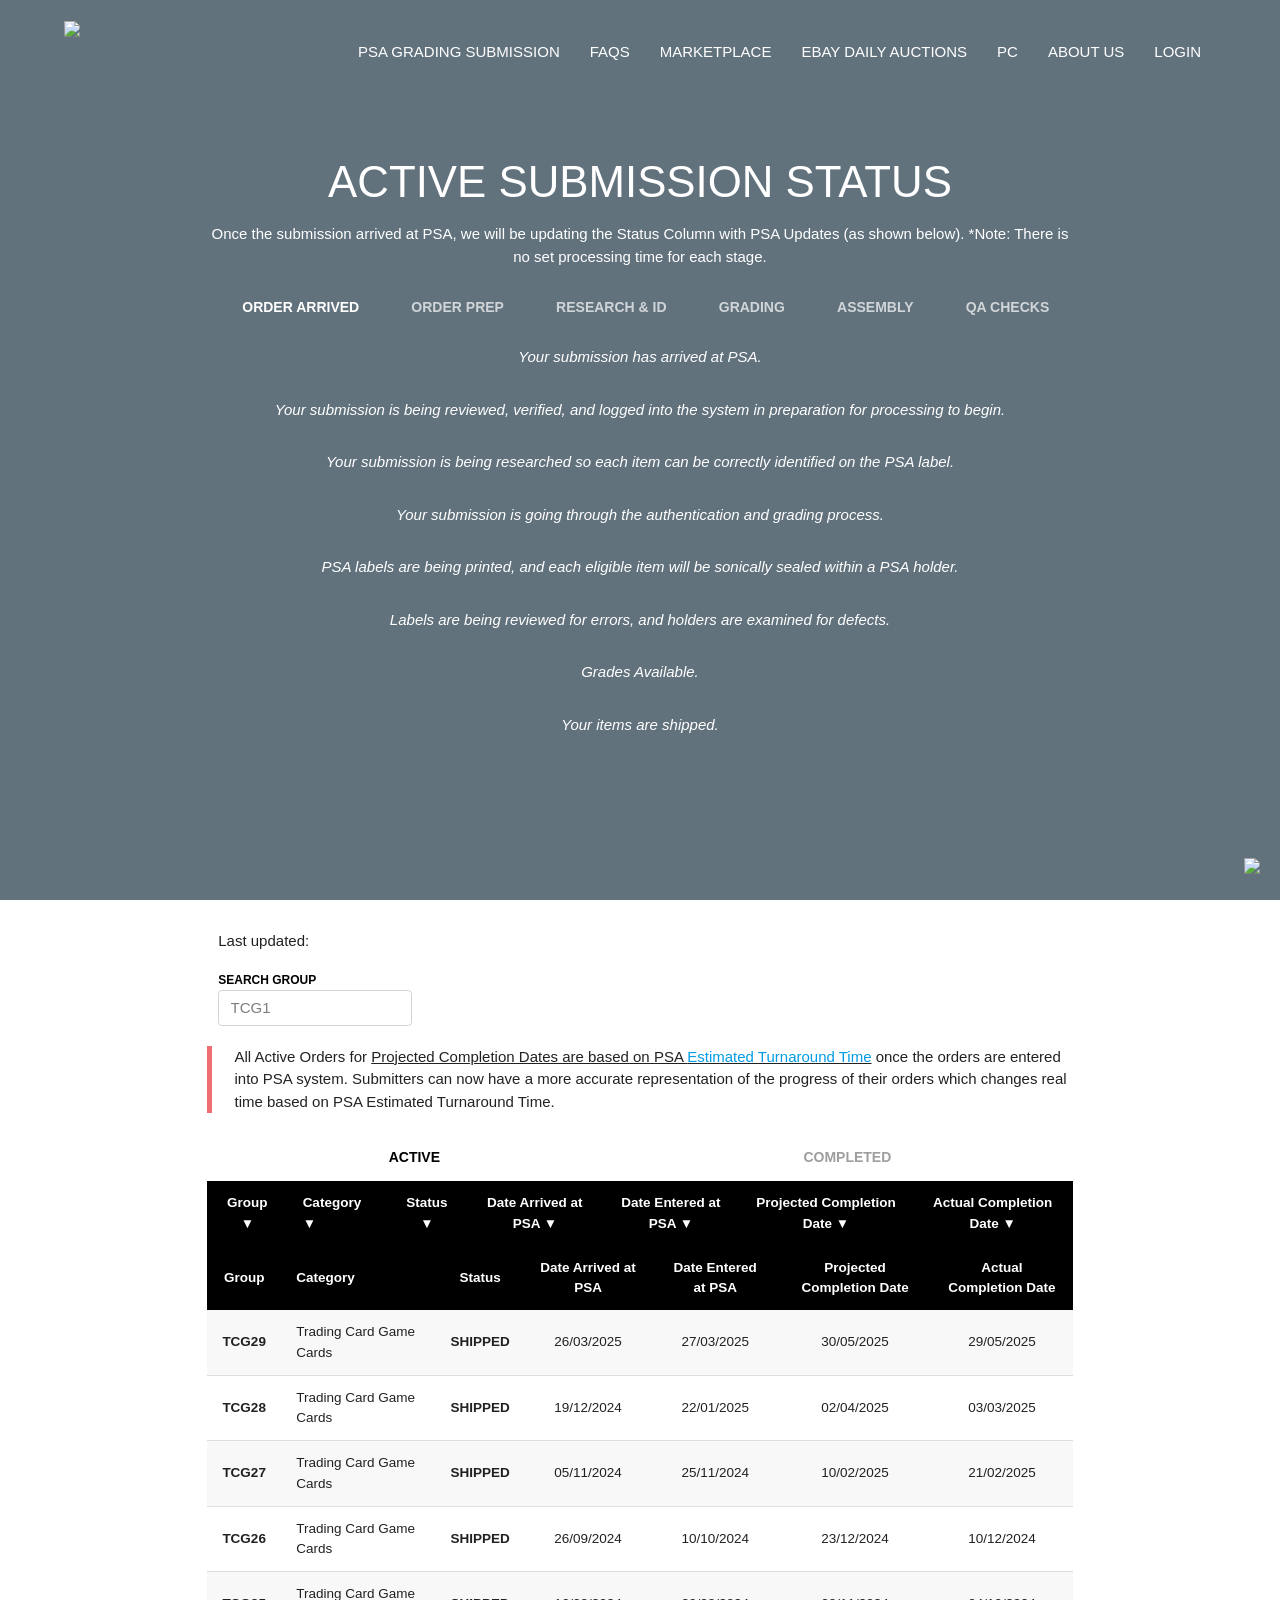
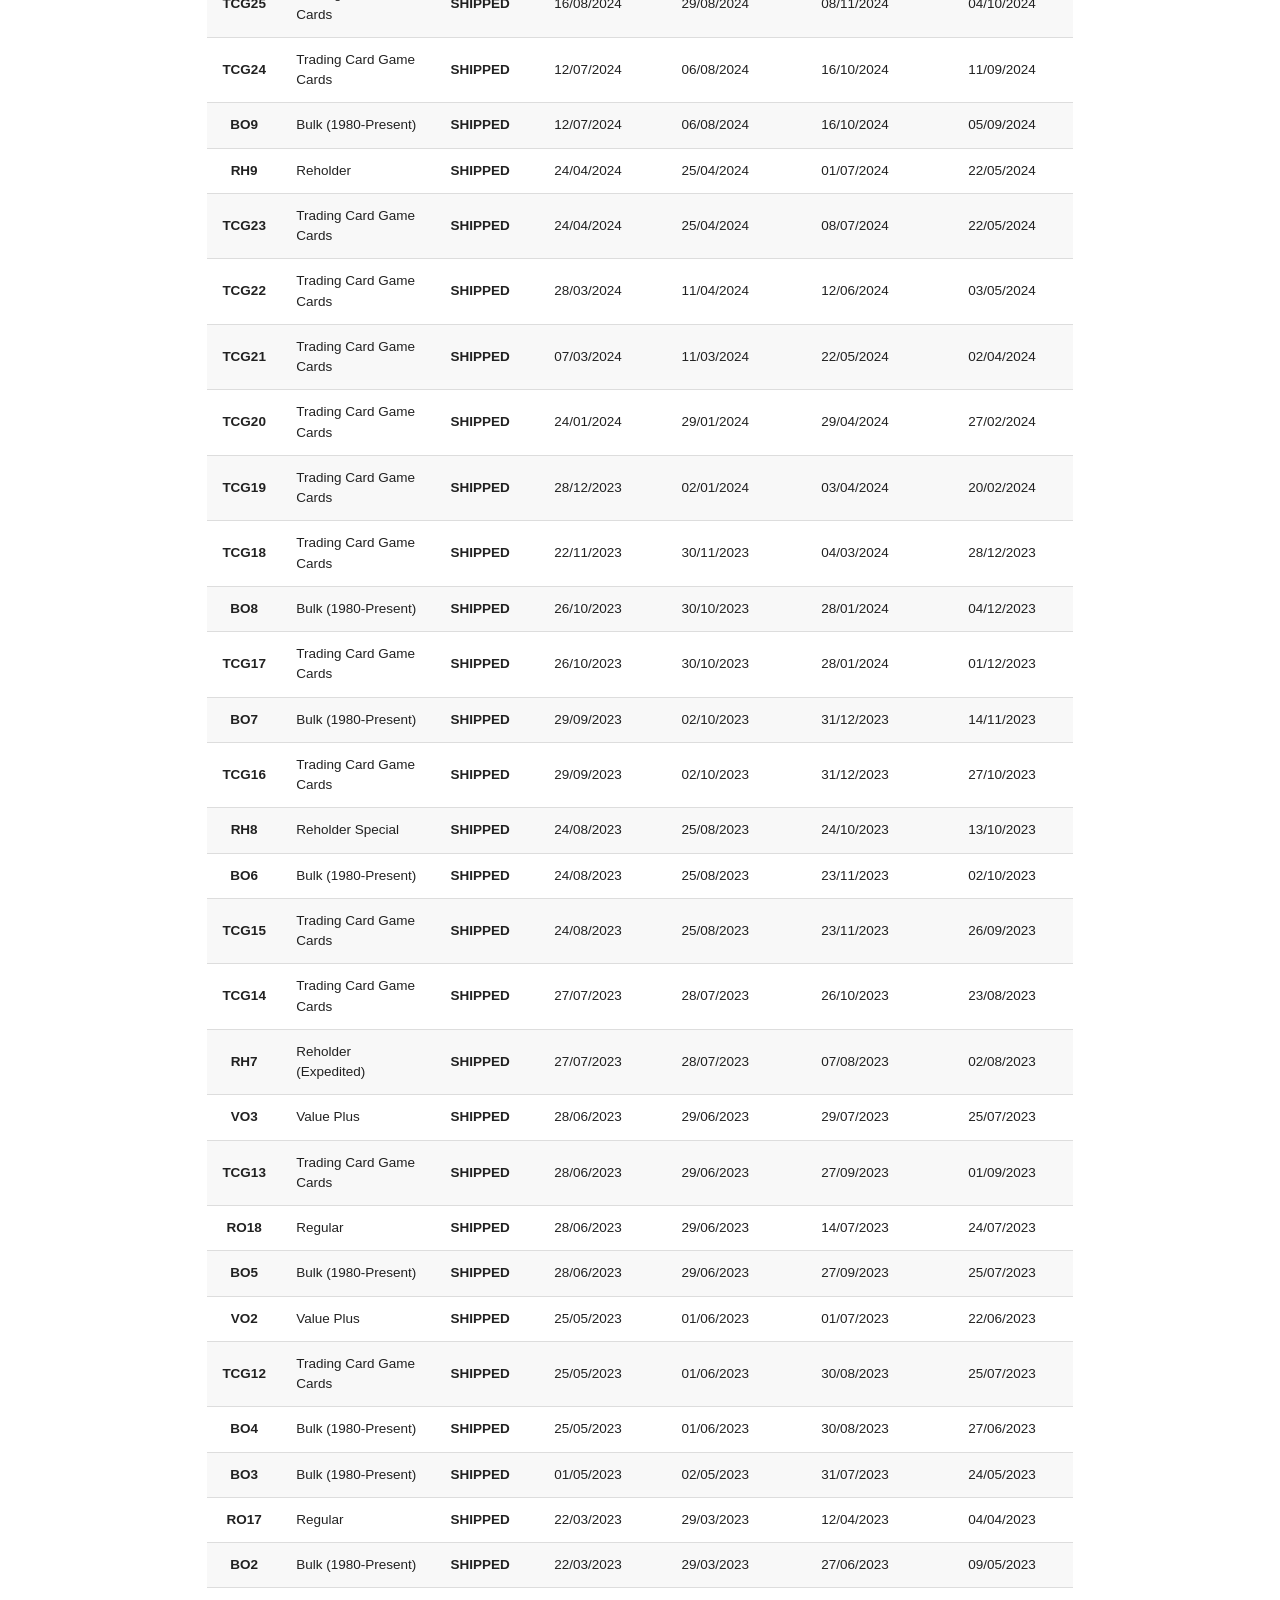
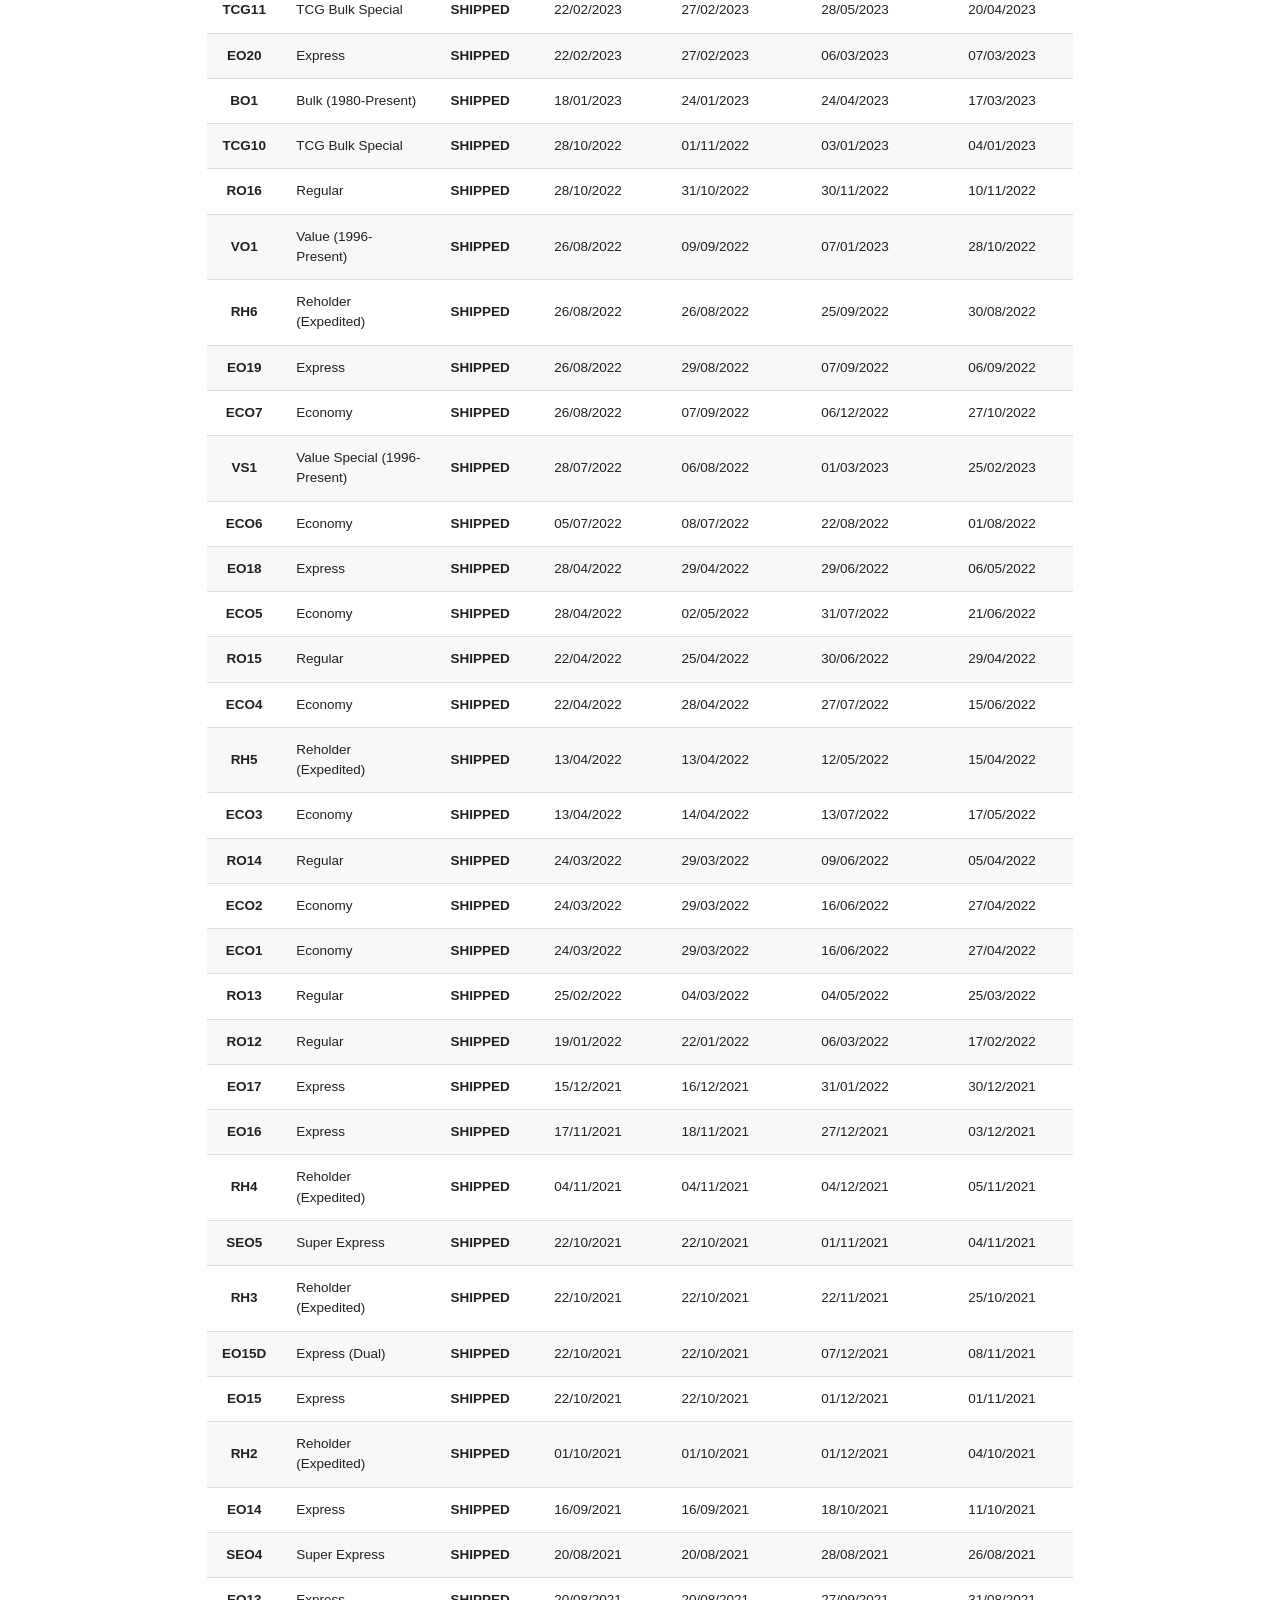
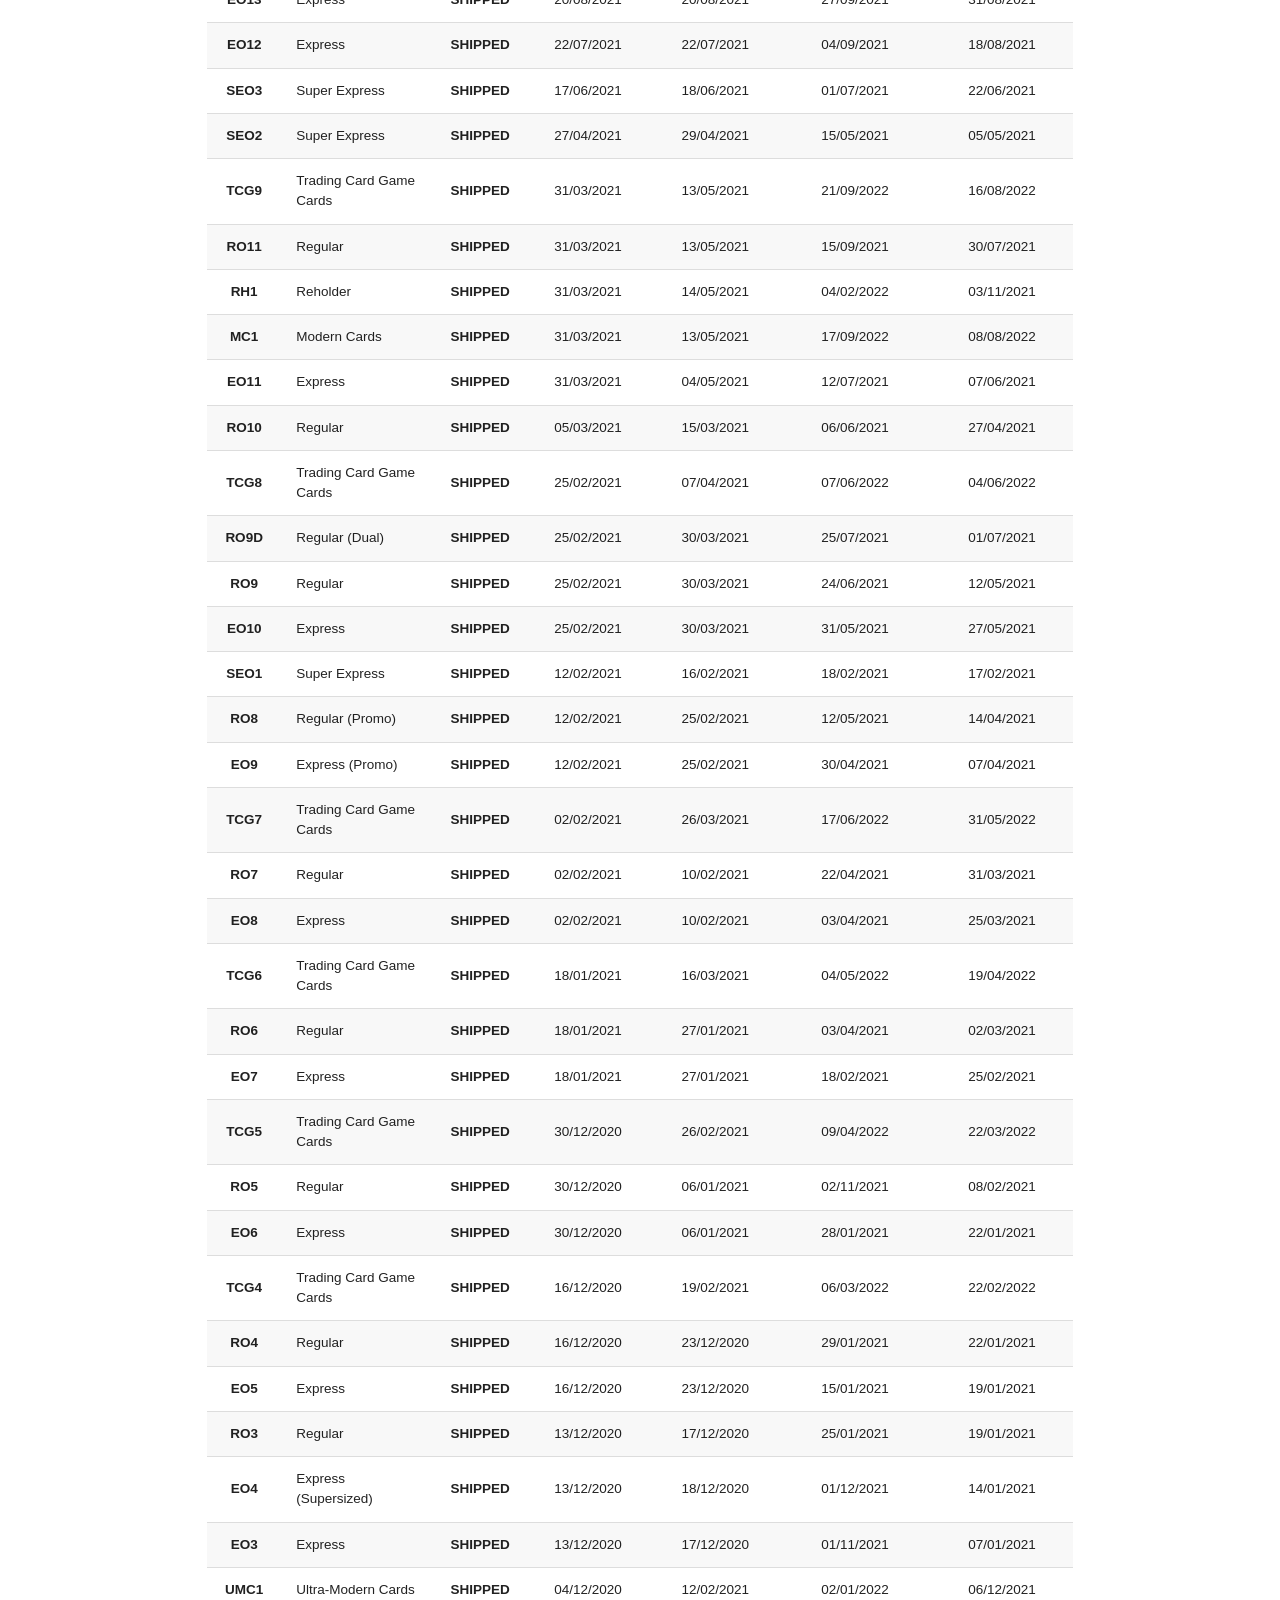
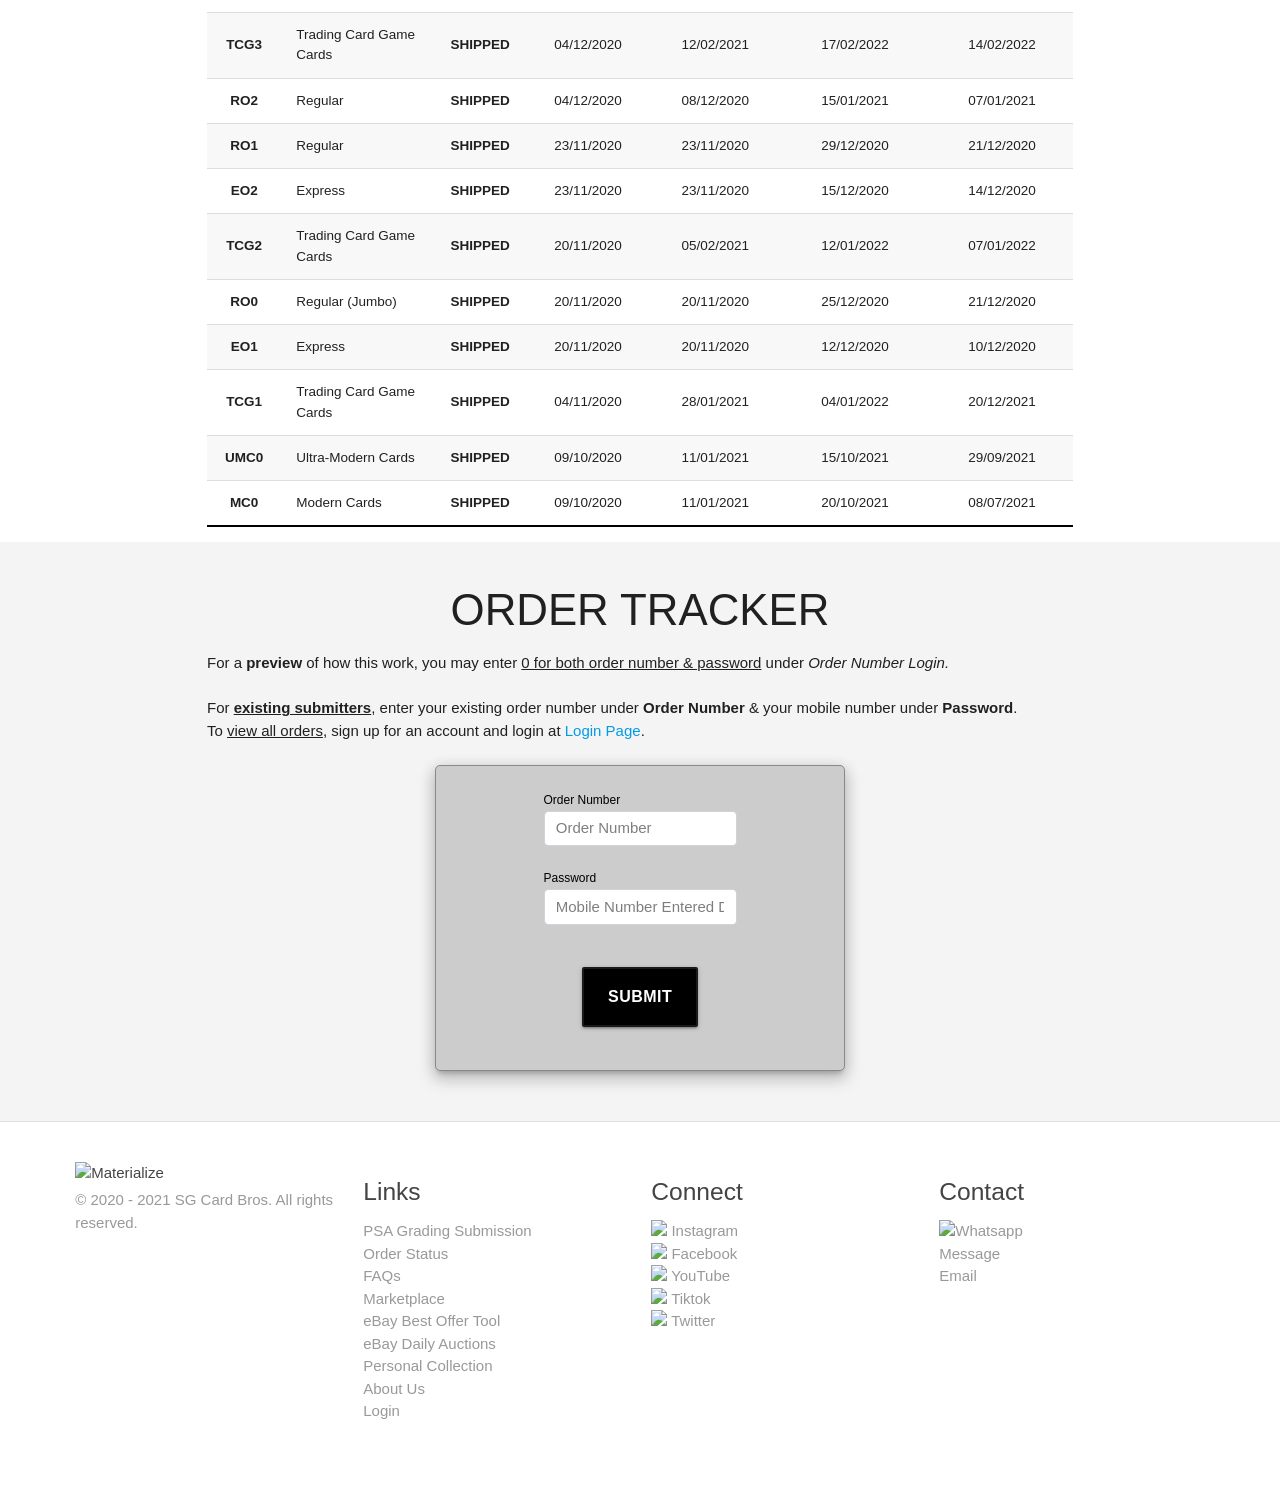
==== commit 05ef23c0: "Update site" ====
--- a/public/order/index.html
+++ b/public/order/index.html
@@ -77,13 +77,13 @@
     <div class="row center">
         <div class="col s12" >
           <ul class="tabs tabs-transparent" >
-            <li class="tab"><a class="active"  href="#stage1"><b>ARRIVED</b></a></li>
+            <li class="tab"><a class="active"  href="#stage1"><b>ORDER ARRIVED</b></a></li>
             <li class="tab"><a href="#stage2"><b>ORDER PREP</b></a></li>
             <li class="tab "><a href="#stage3"><b>RESEARCH & ID</b></a></li>
             <li class="tab"><a href="#stage4"><b>GRADING</b></a></li>
             <li class="tab"><a href="#stage5"><b>ASSEMBLY</b></a></li>
-             <li class="tab"><a href="#stage6"><b>GRADES READY</b></a></li>
-             <li class="tab"><a href="#stage7"><b>QA CHECKS</b></a></li>
+             <li class="tab"><a href="#stage6"><b>QA CHECKS</b></a></li>
+             <li class="tab"><a href="#stage7"><b>GRADES READY</b></a></li>
              <li class="tab"><a href="#stage8"><b>SHIPPED</b></a></li>
           </ul>
           <div id="stage1" class="col s12"><p><i>Your submission has arrived at PSA.</i></p></div>
@@ -91,8 +91,8 @@
           <div id="stage3" class="col s12"><p><i>Your submission is being researched so each item can be correctly identified on the PSA label.</i></p></div>
           <div id="stage4" class="col s12"><p><i>Your submission is going through the authentication and grading process.</i></p></div>
           <div id="stage5" class="col s12"><p><i>PSA labels are being printed, and each eligible item will be sonically sealed within a PSA holder.</i></p></div>
-          <div id="stage6" class="col s12"><p><i>Grades Available.</i></p></div>
-          <div id="stage7" class="col s12"><p><i>Labels are being reviewed for errors, and holders are examined for defects.</i></p></div>
+          <div id="stage6" class="col s12"><p><i>Labels are being reviewed for errors, and holders are examined for defects.</i></p></div>
+          <div id="stage7" class="col s12"><p><i>Grades Available.</i></p></div>
           <div id="stage8" class="col s12"><p><i>Your items are shipped.</i></p></div>
       </div>
    </div> 
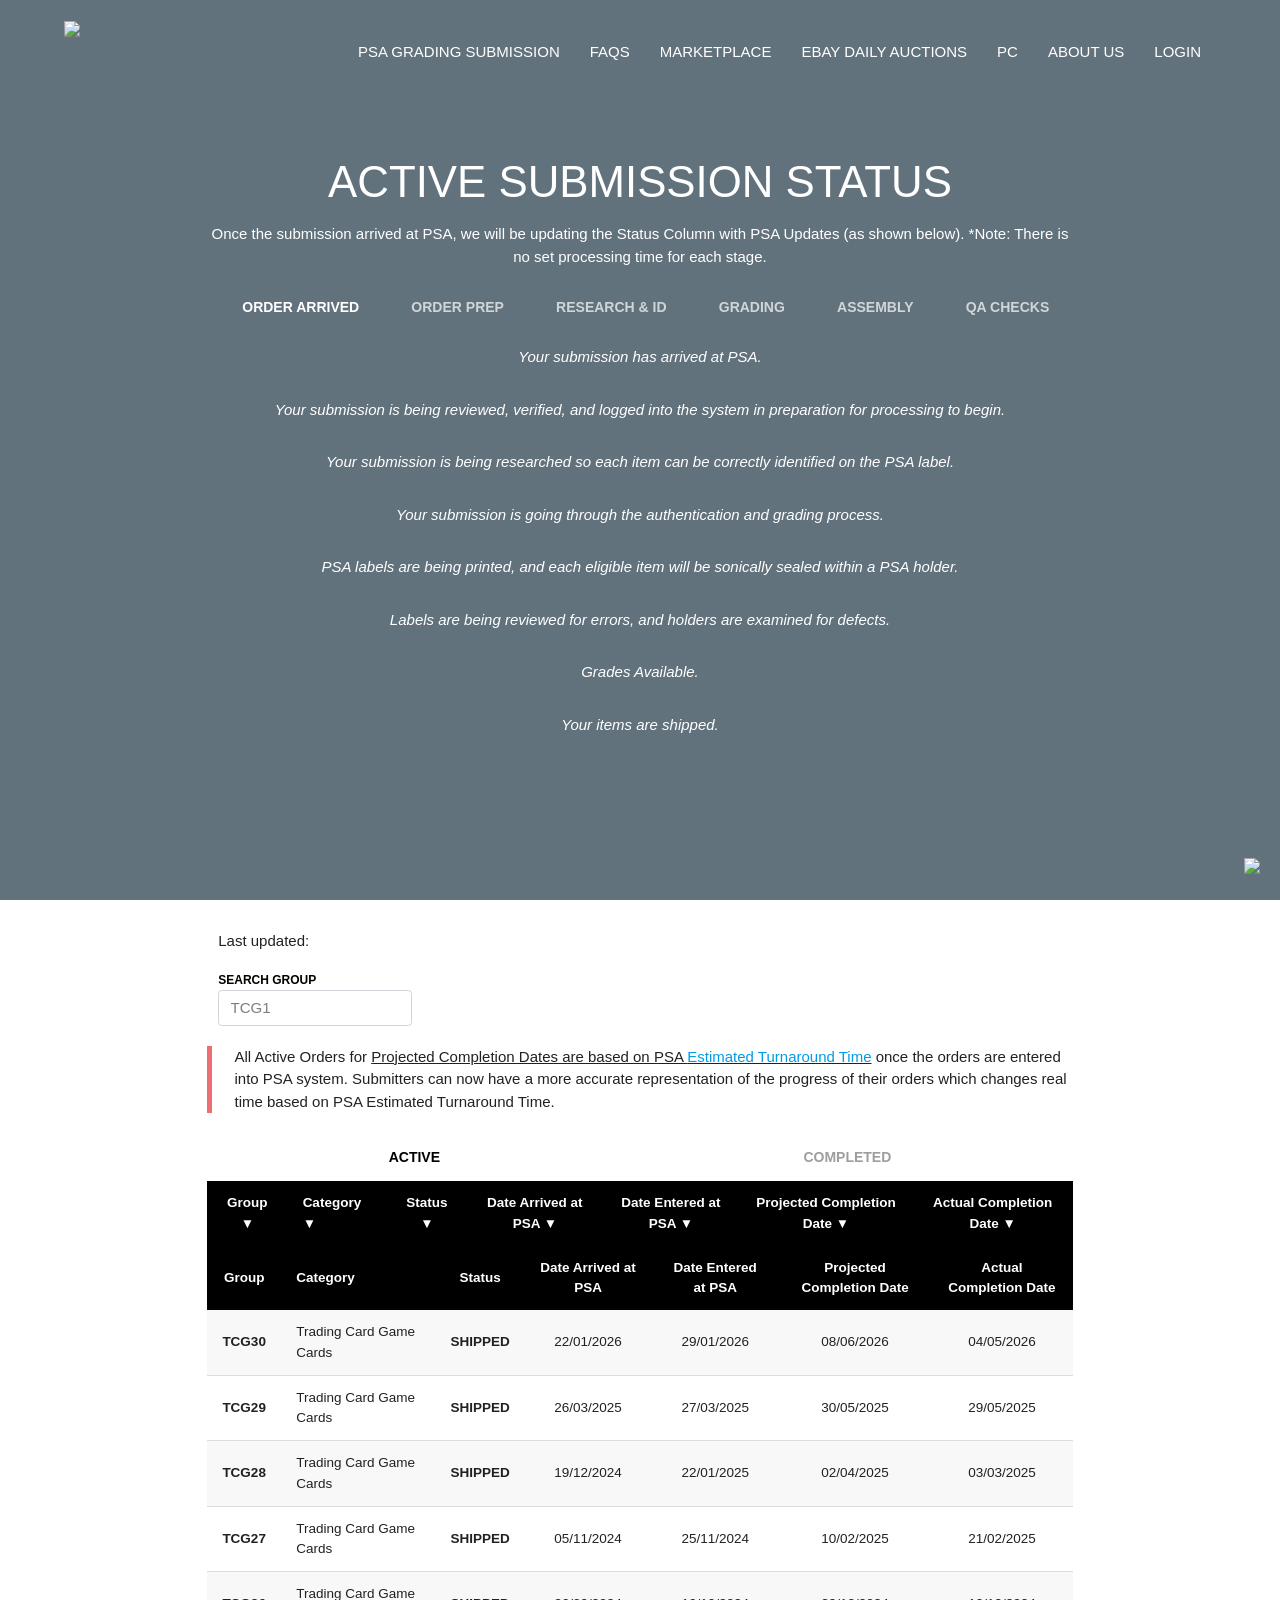
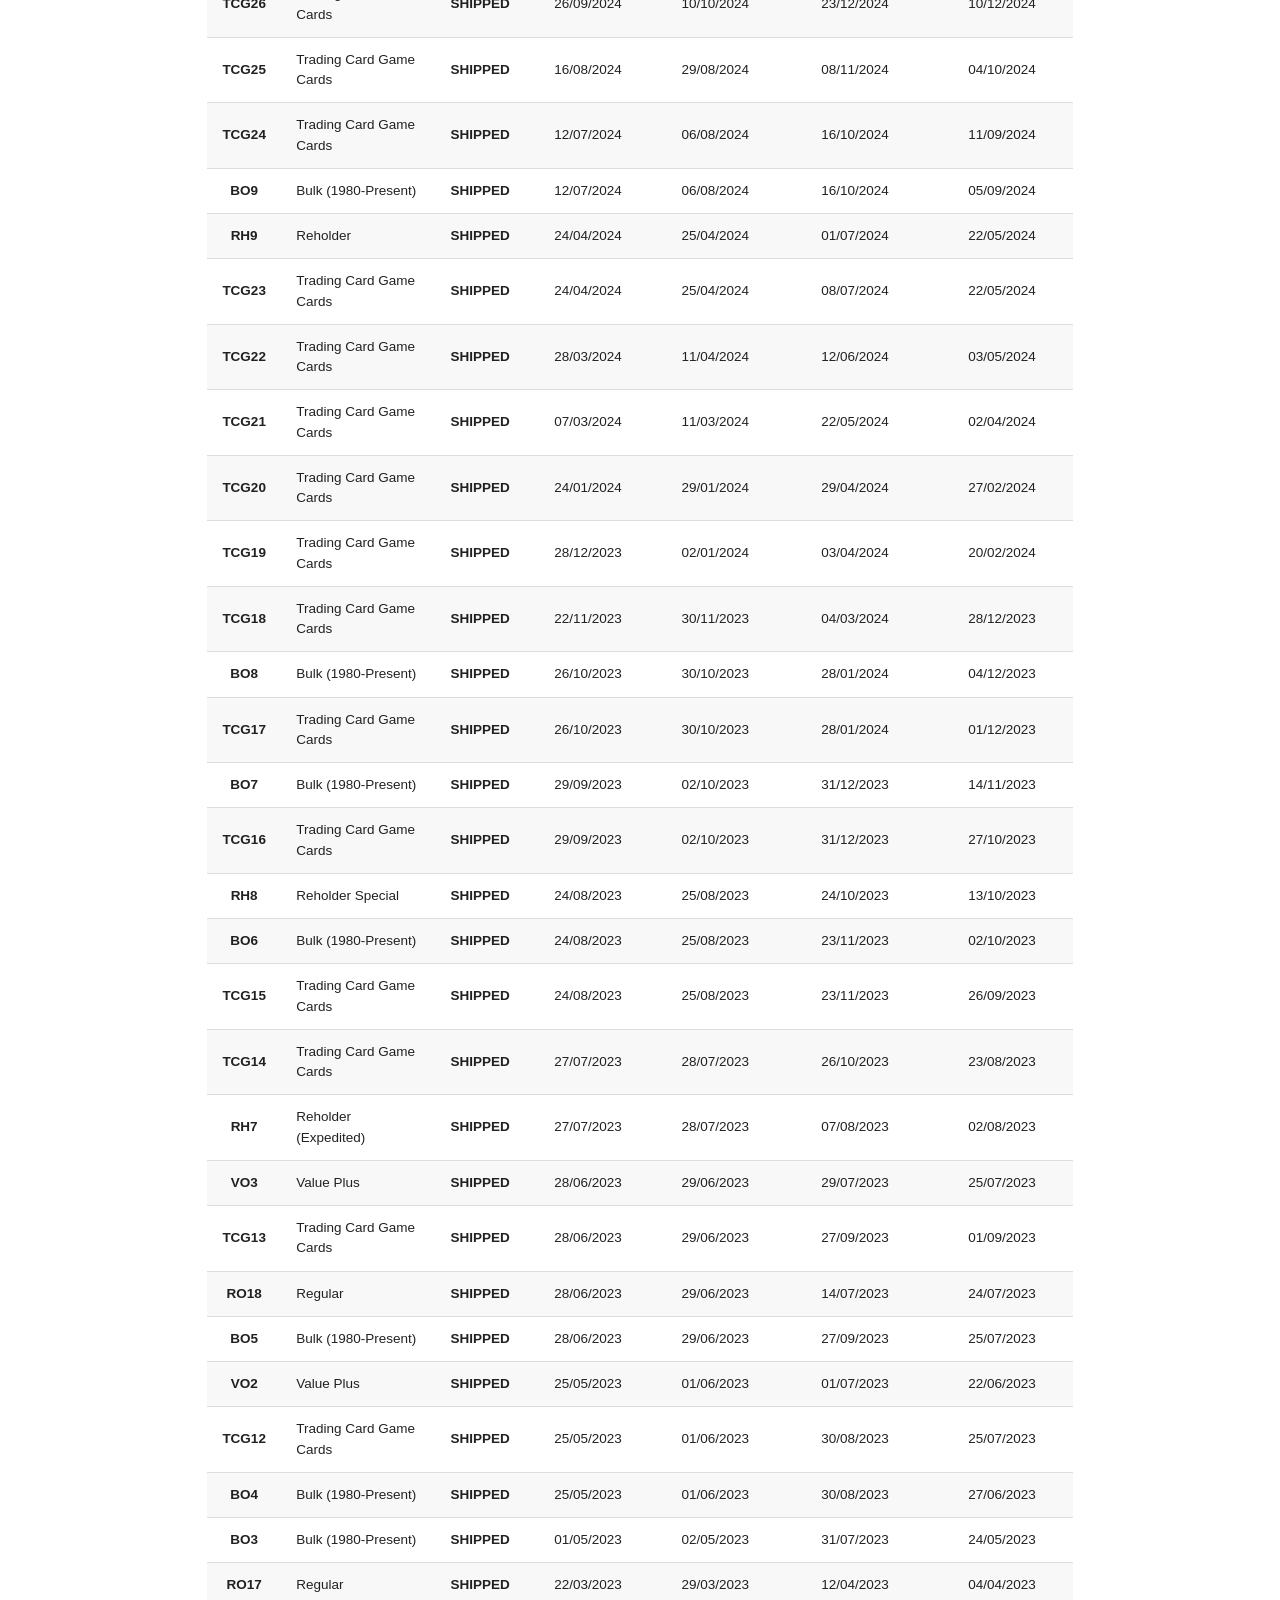
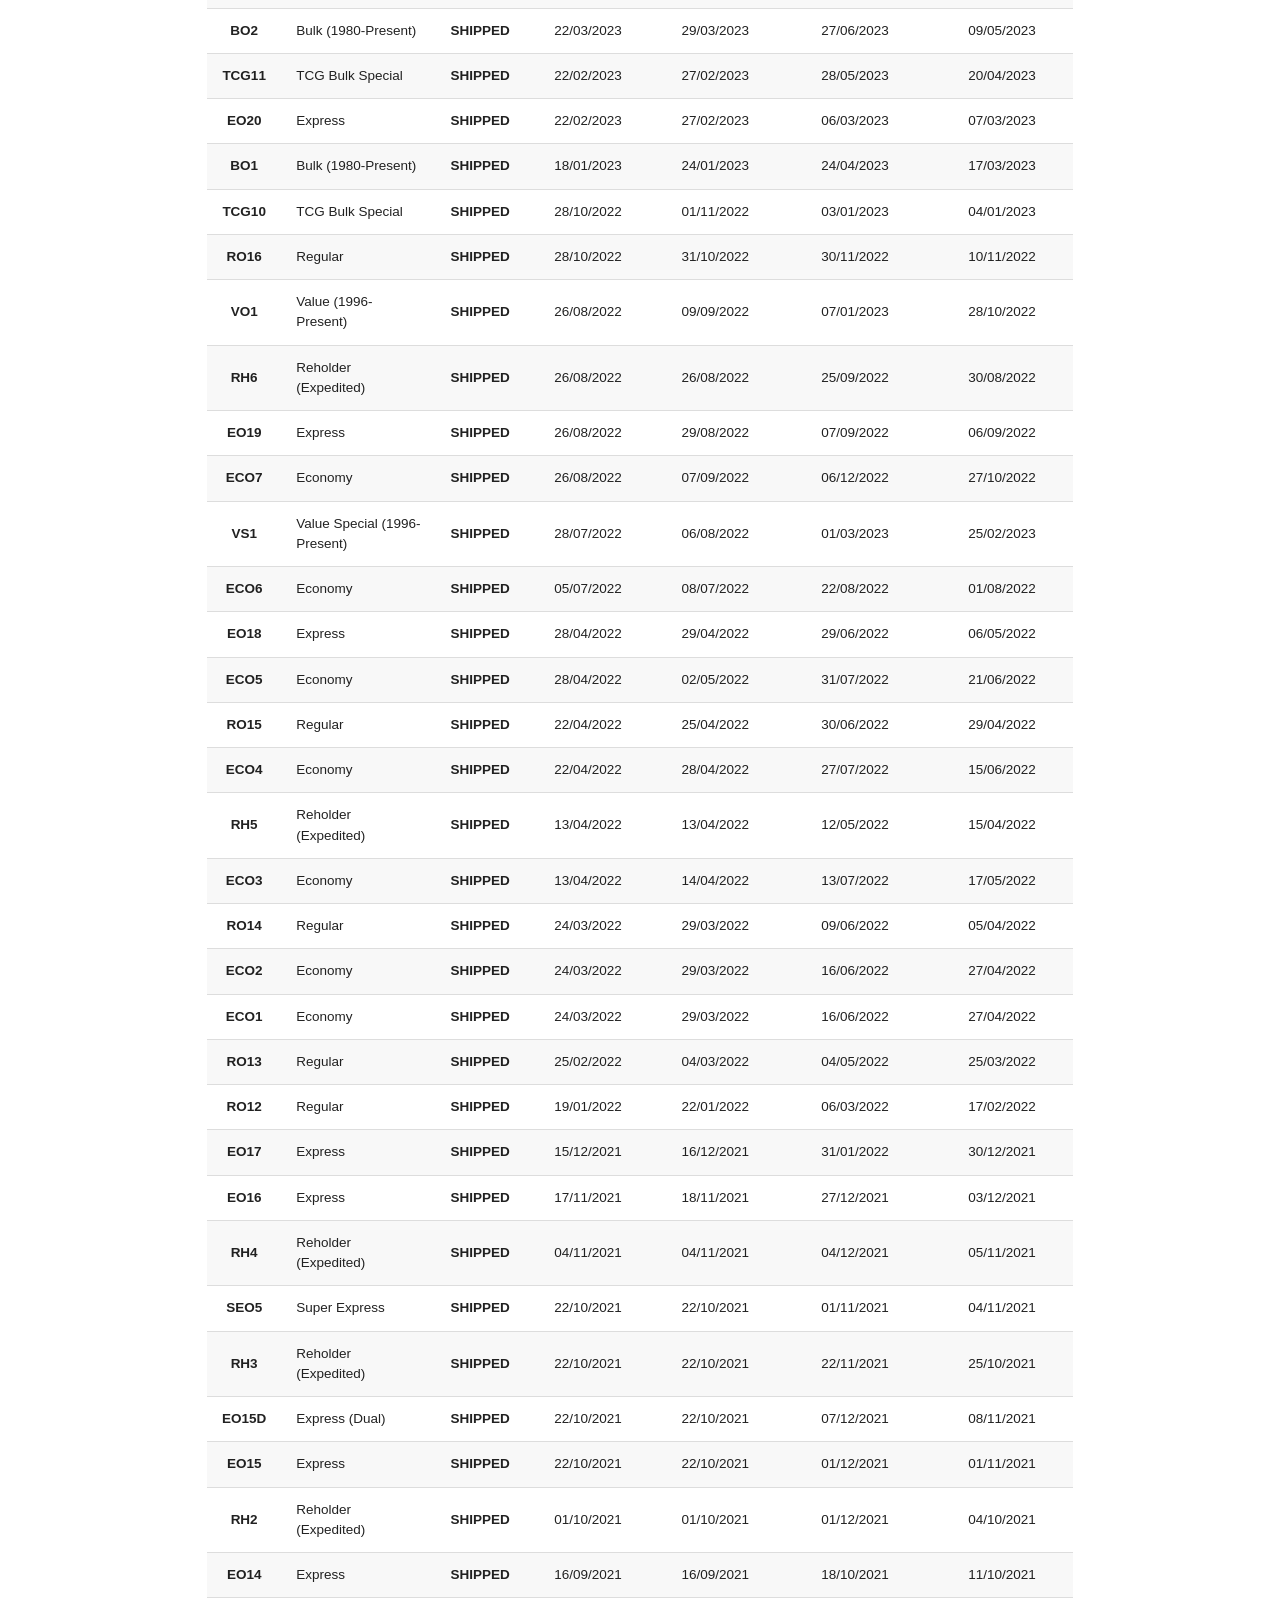
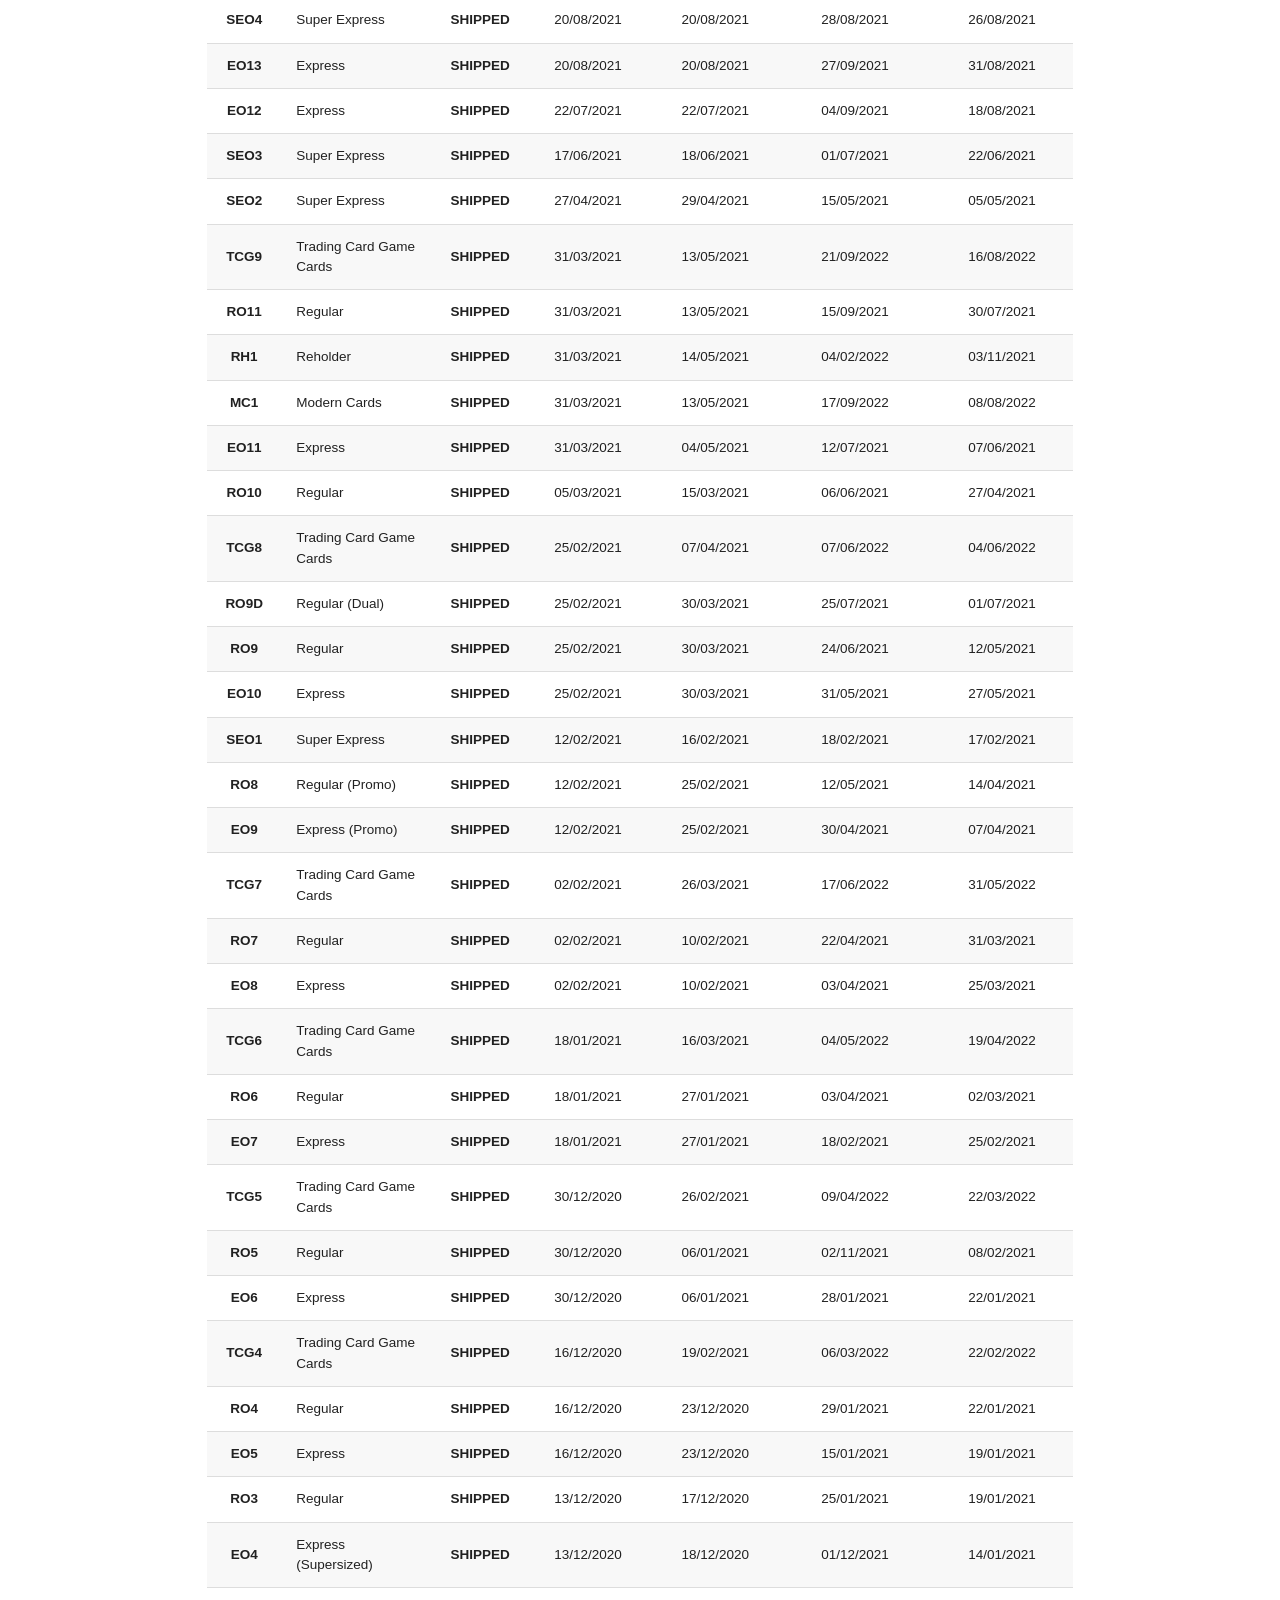
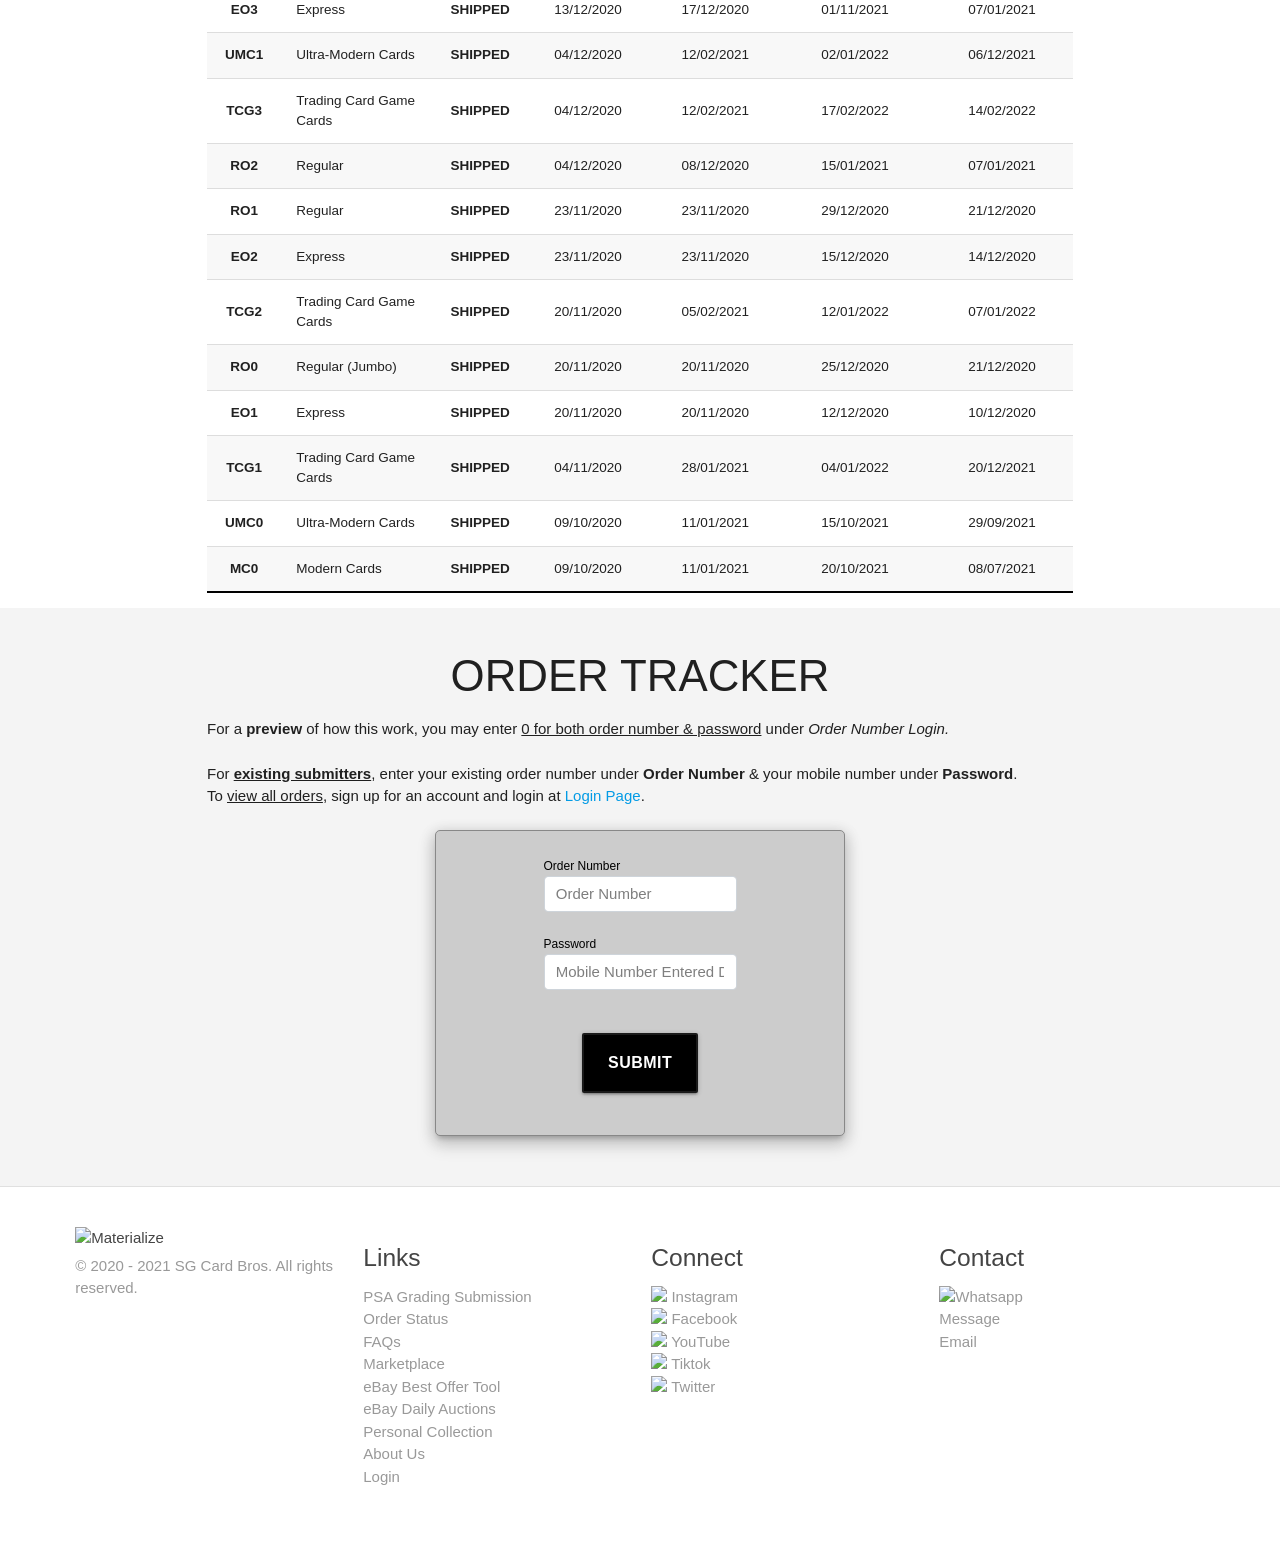
==== commit ddd970c0: "Update site" ====
--- a/public/order/index.html
+++ b/public/order/index.html
@@ -175,6 +175,16 @@
 
 <tbody id="completedGroup">
     <tr>
+        <td style="text-align:center; font-weight:bold;">TCG30</td>
+        <td>Trading Card Game Cards</td>
+        
+        <td style="text-align:center; font-weight:bold;">SHIPPED</td>
+        <td style="text-align:center;">22/01/2026</td>
+        <td style="text-align:center;">29/01/2026</td>
+        <td style="text-align:center;">08/06/2026</td>
+        <td style="text-align:center;">04/05/2026</td>
+    </tr>
+    <tr>
         <td style="text-align:center; font-weight:bold;">TCG29</td>
         <td>Trading Card Game Cards</td>
         
